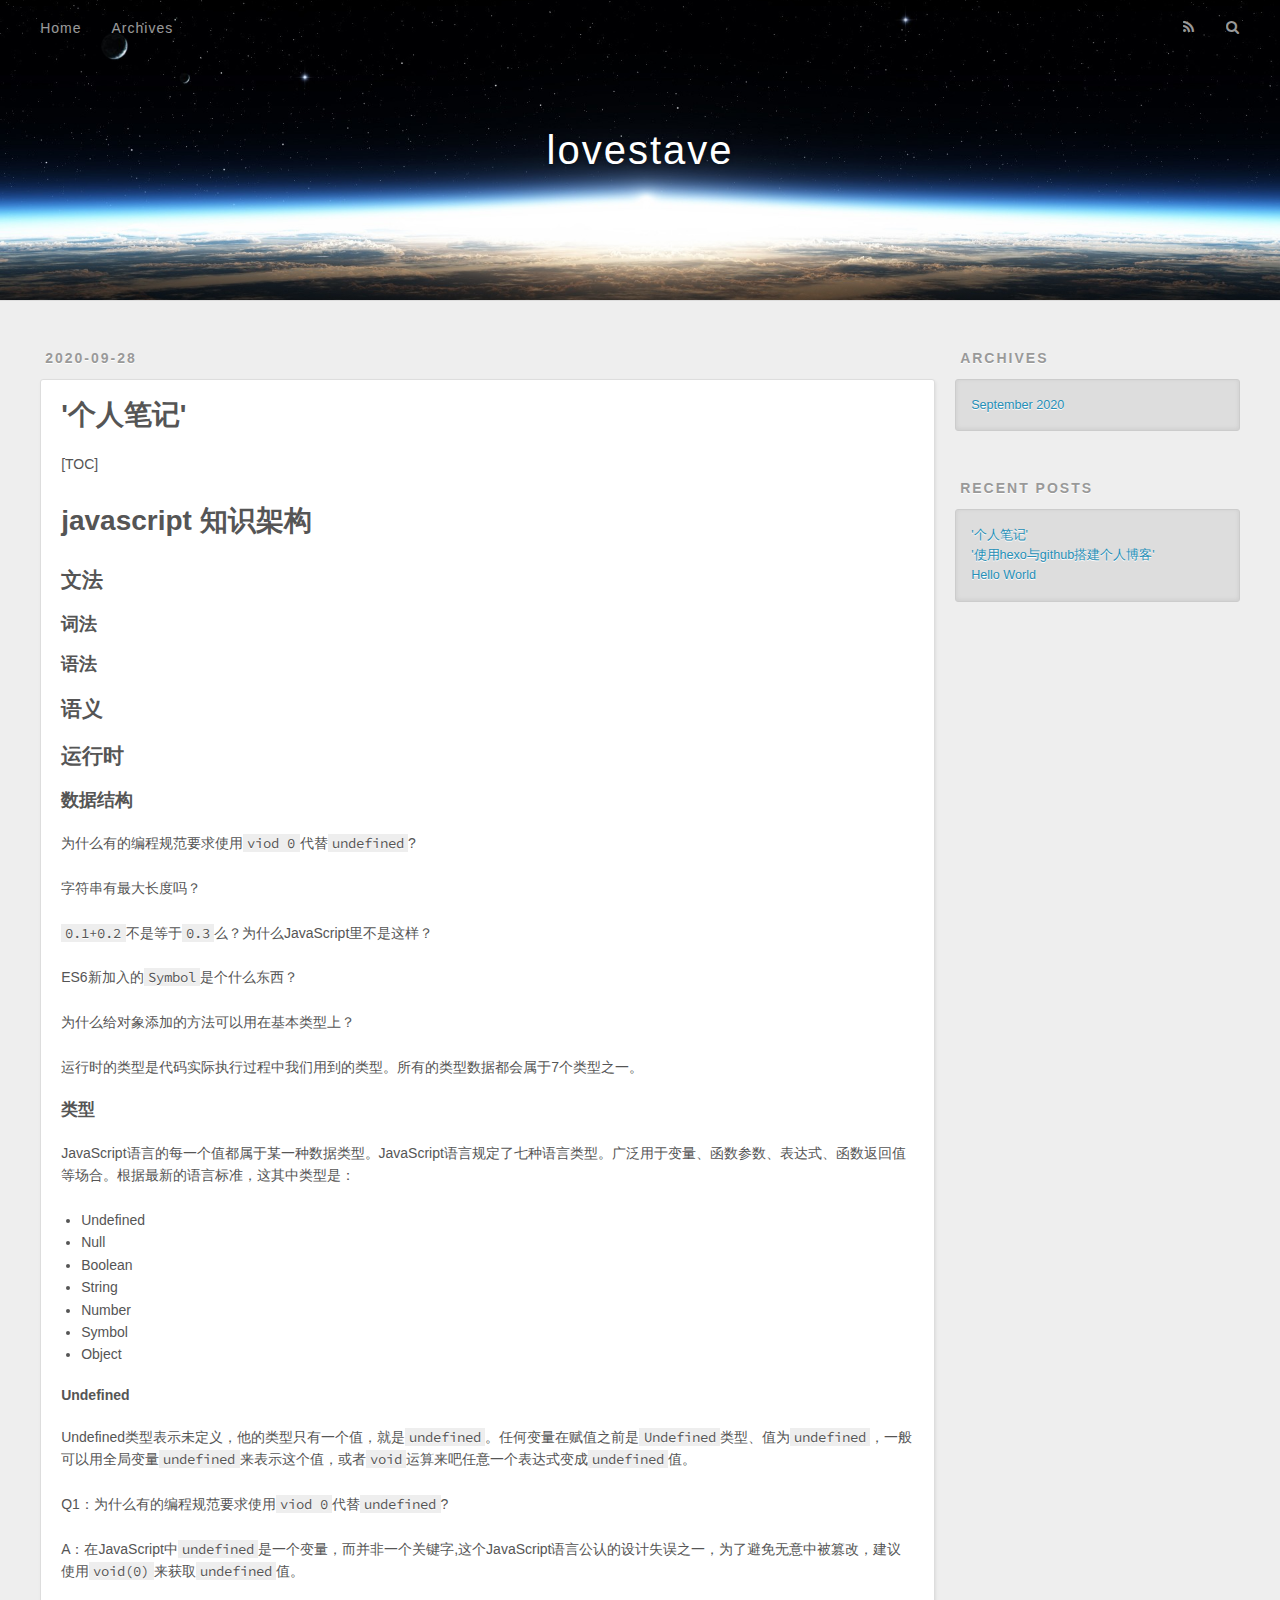
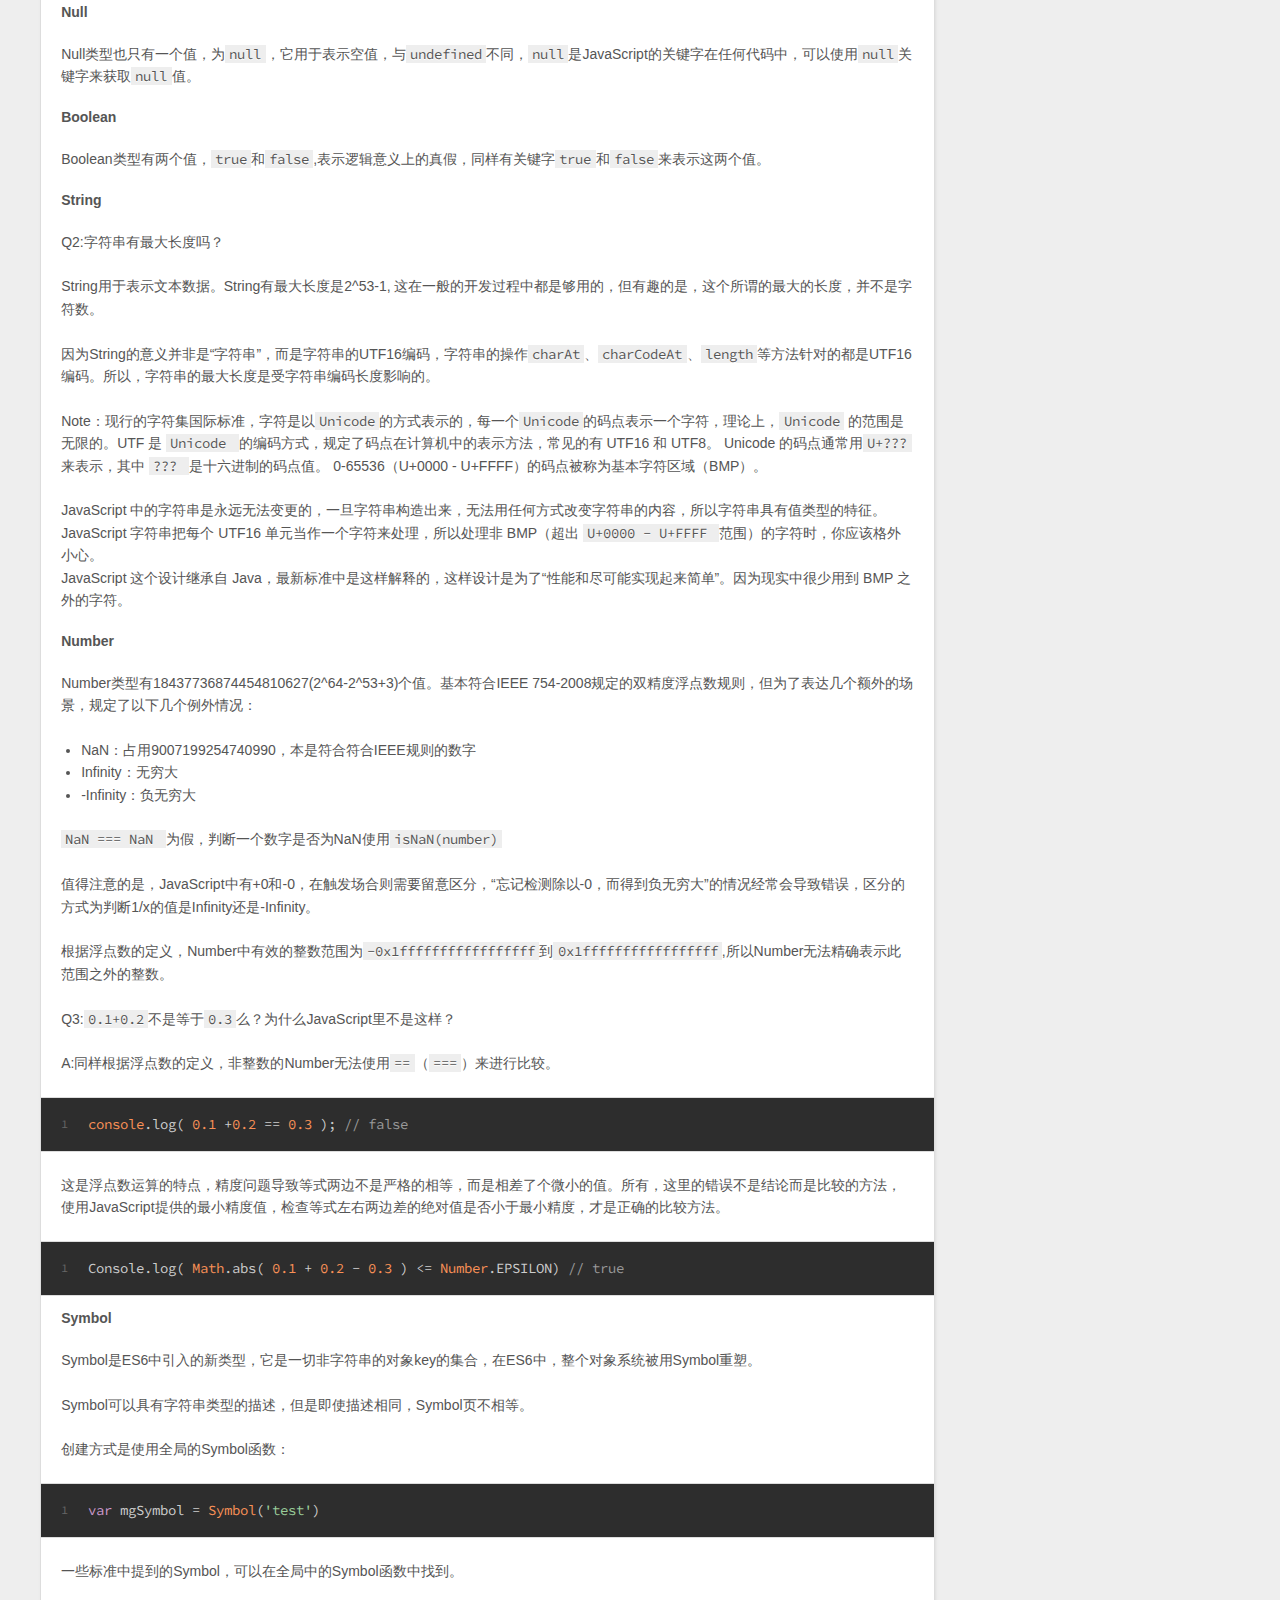
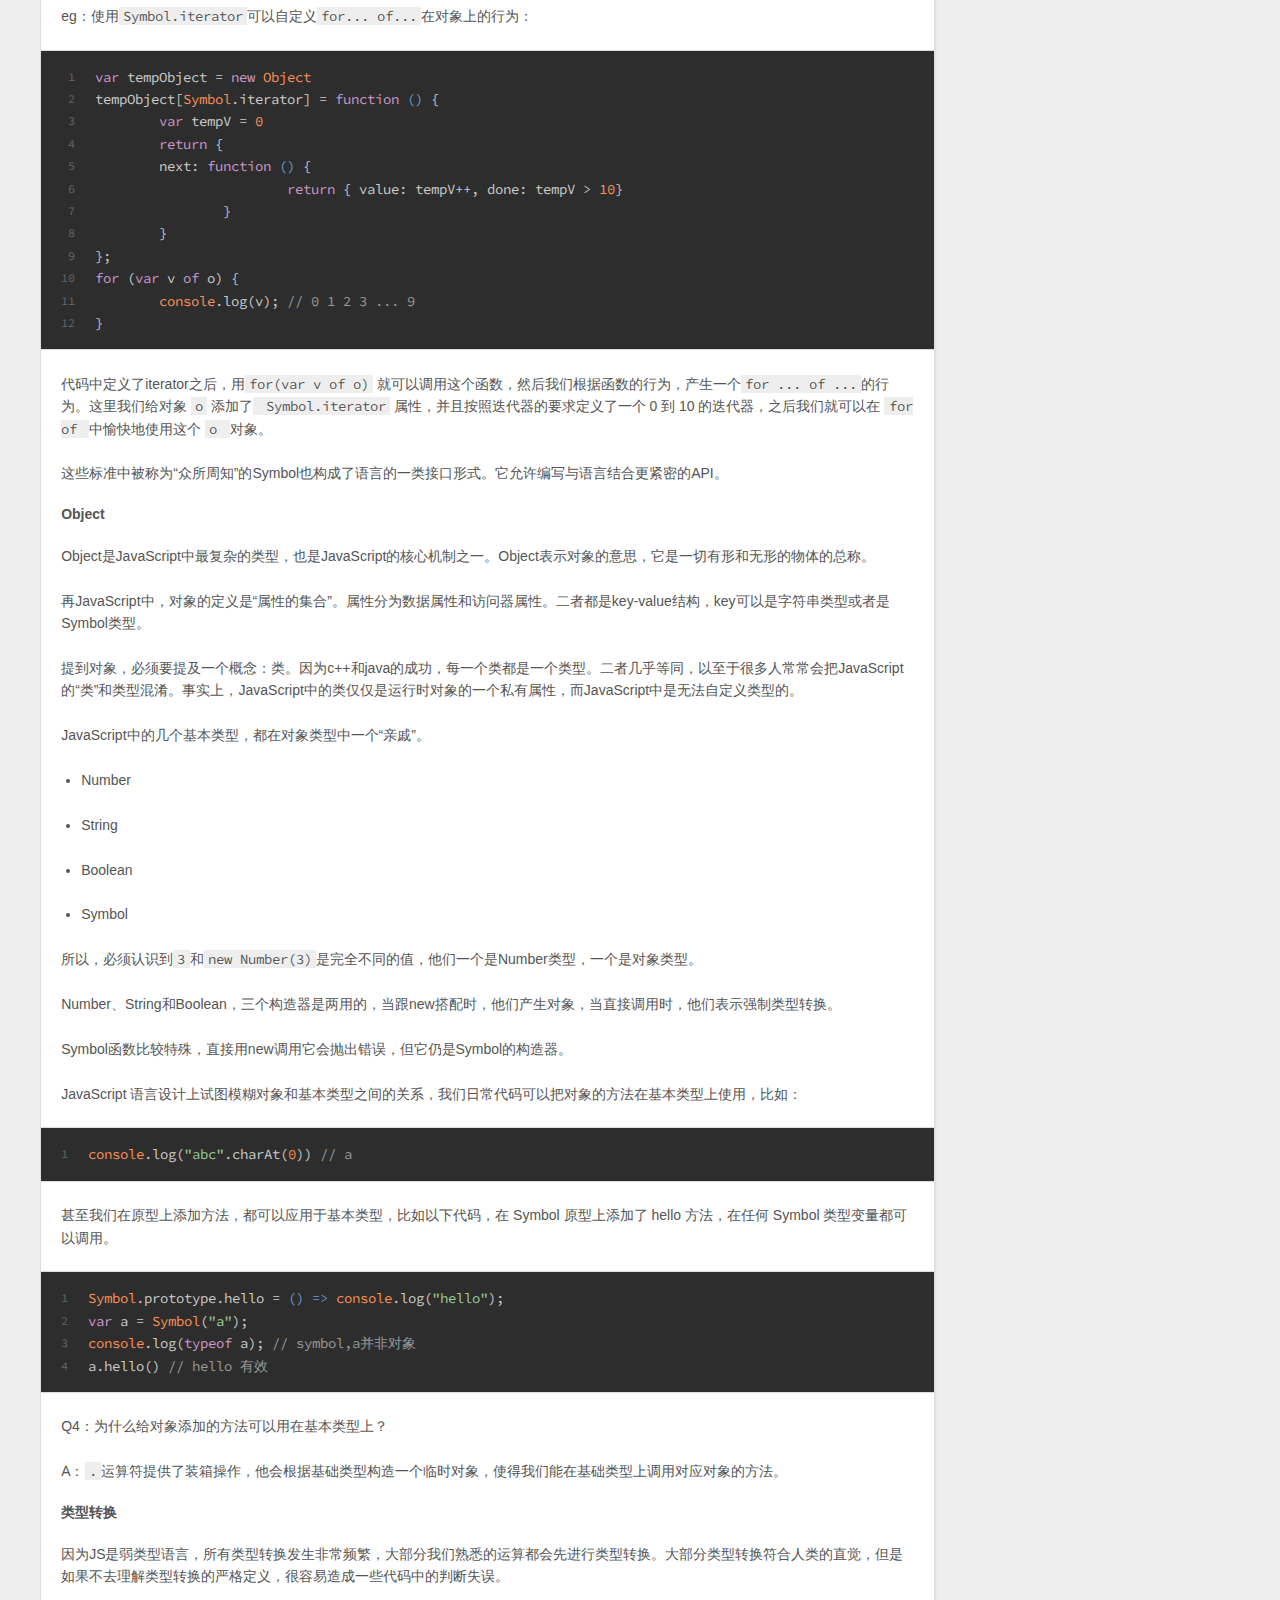
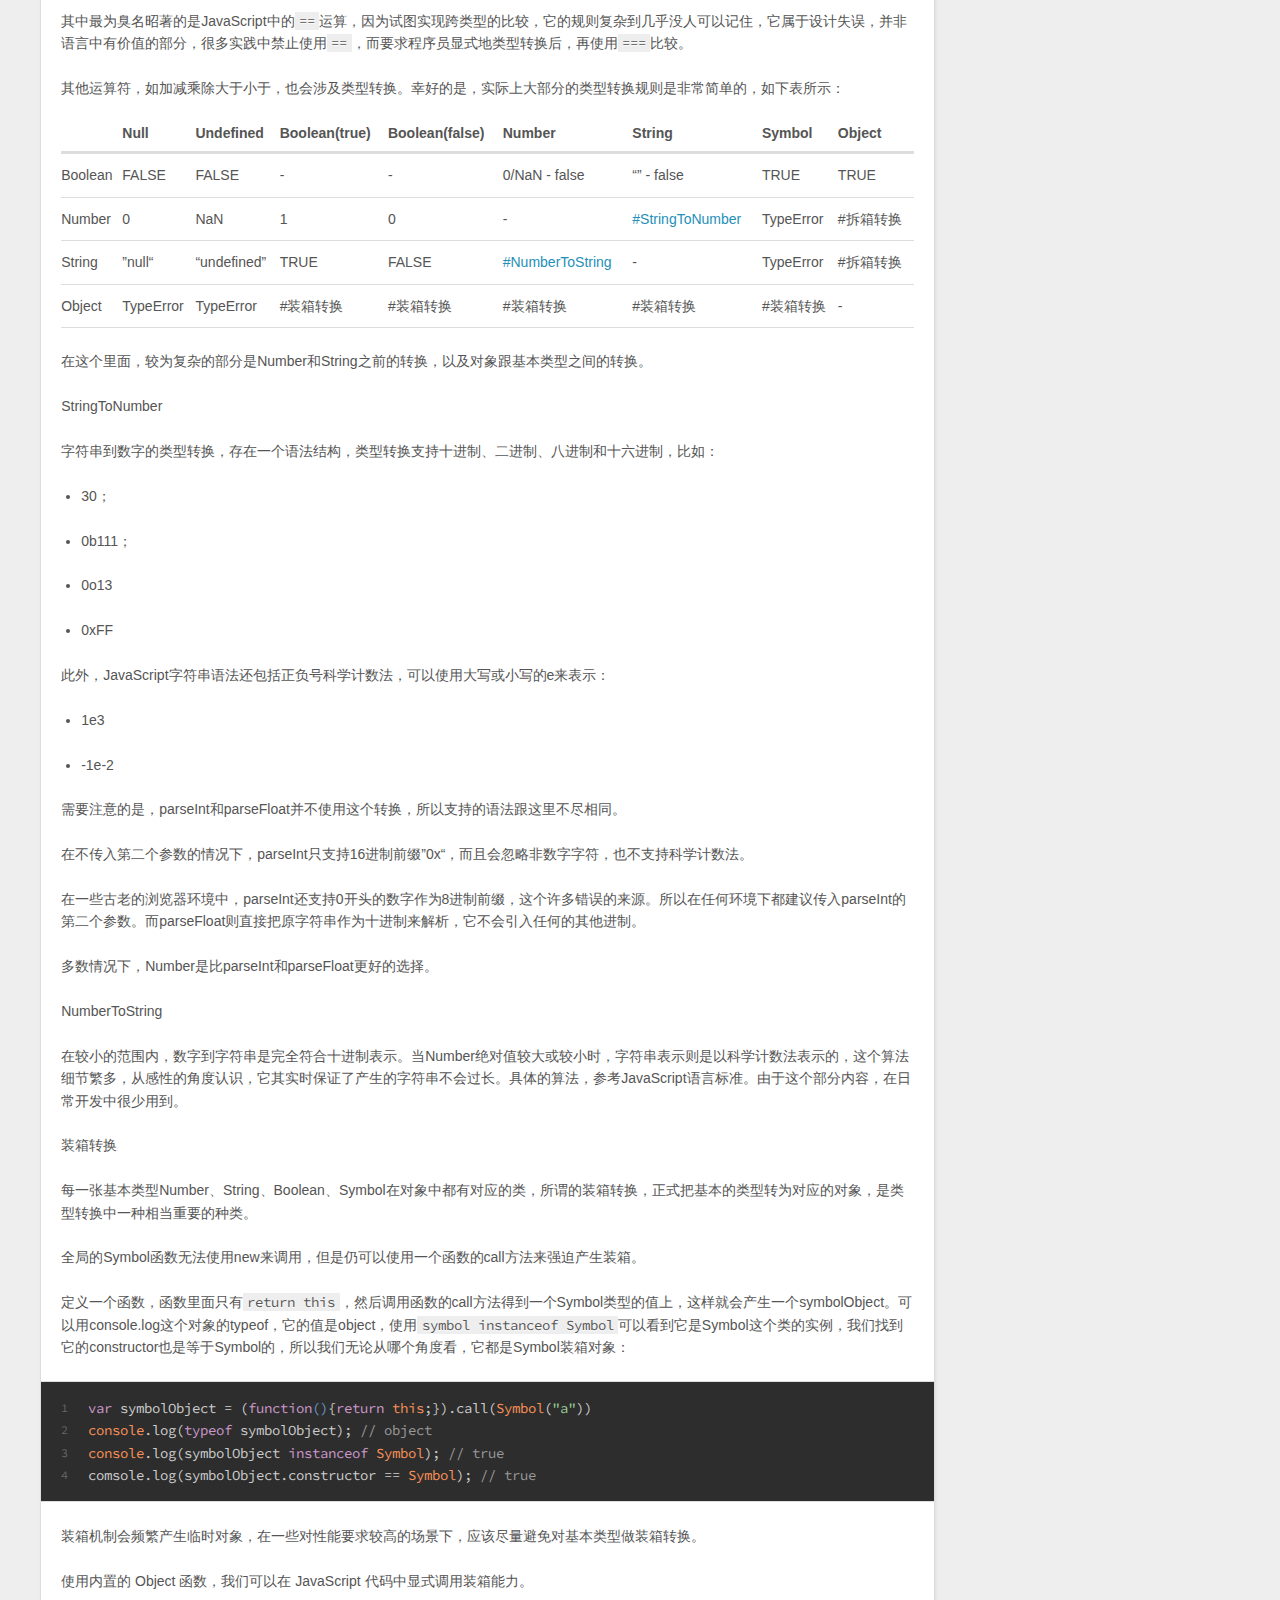
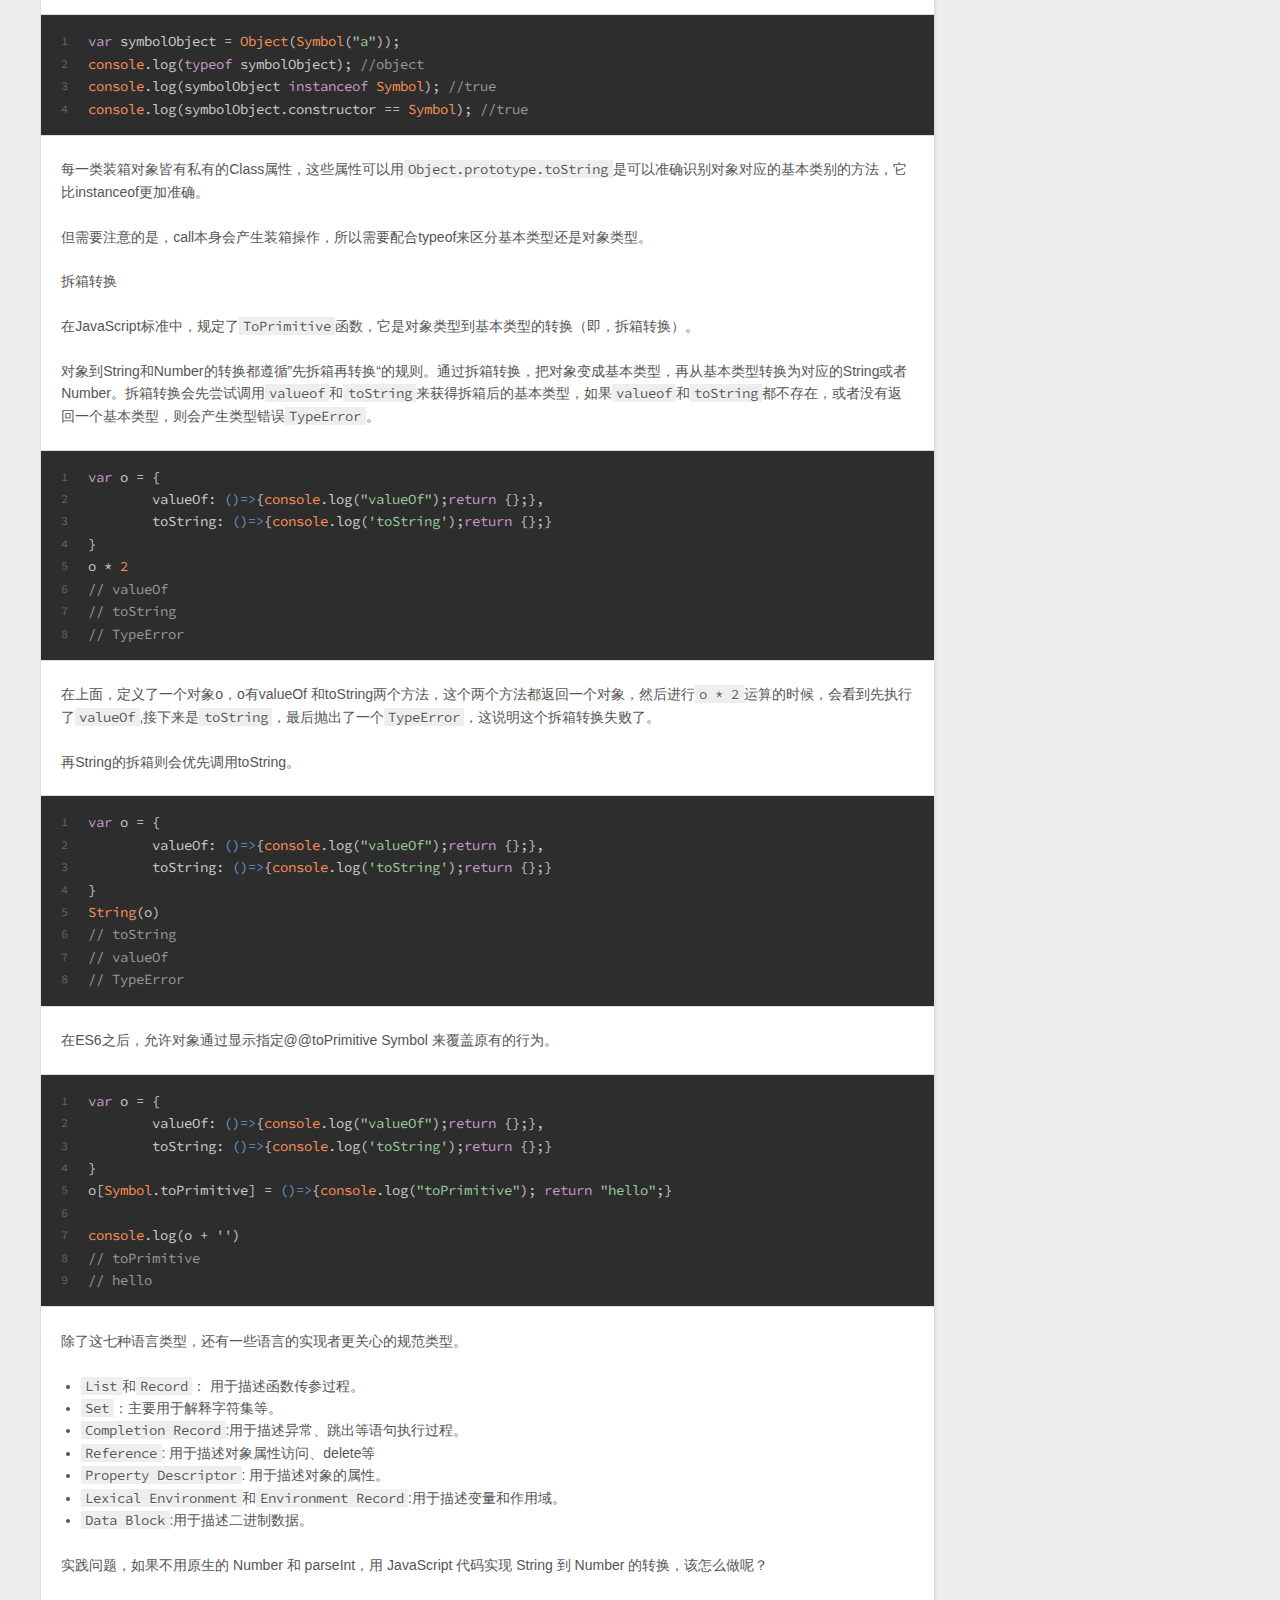
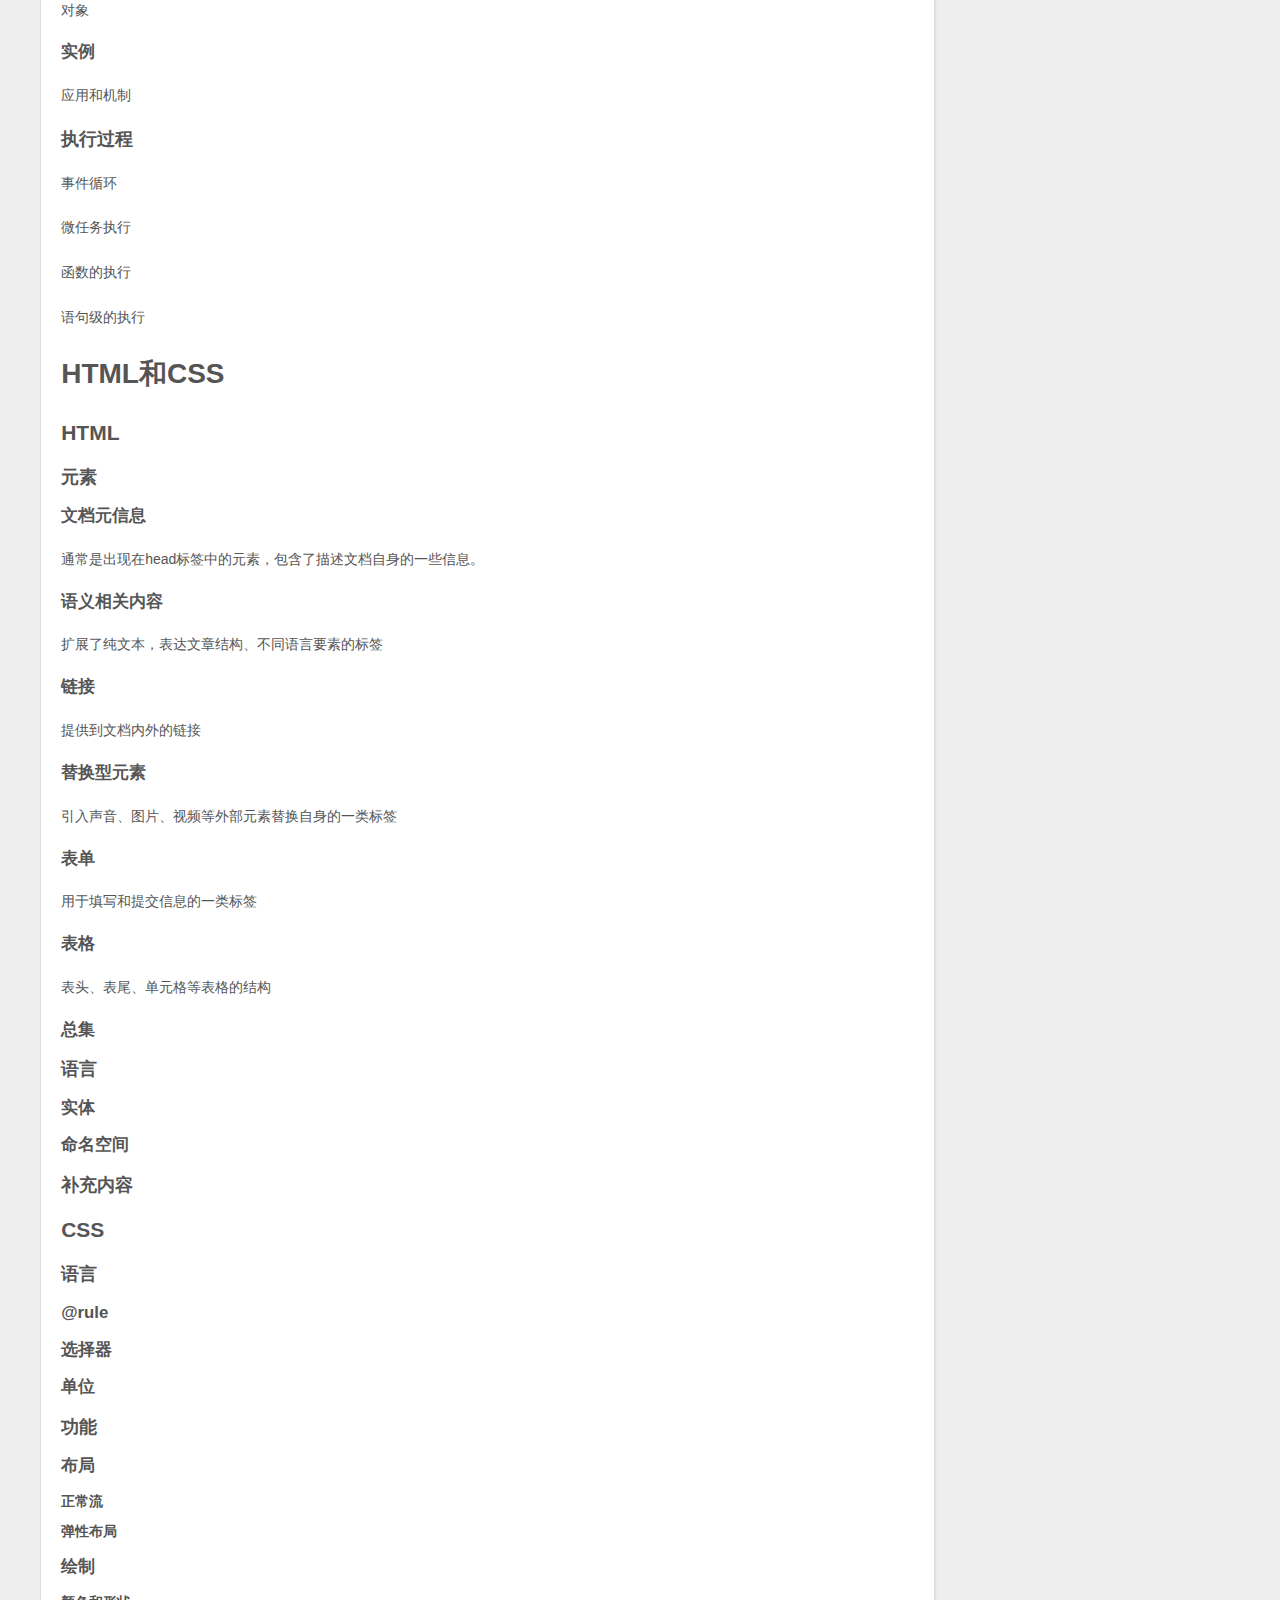
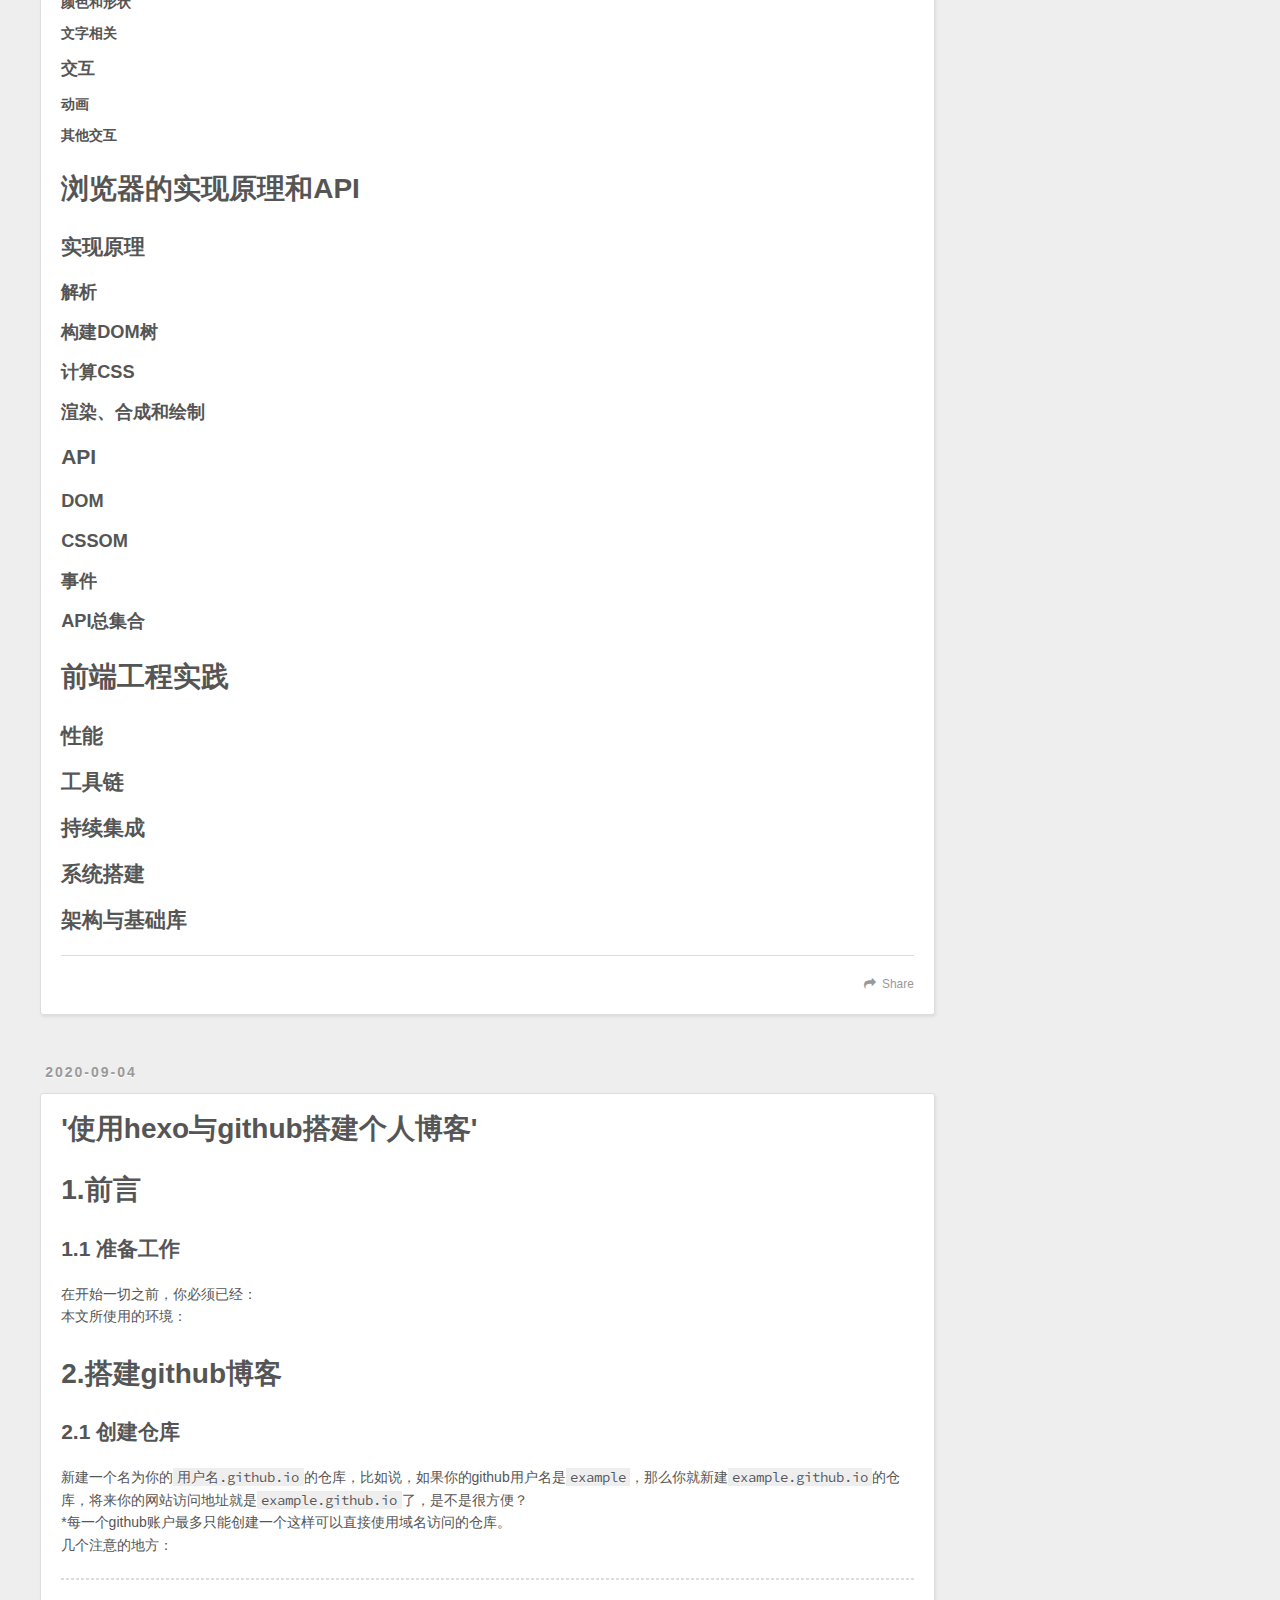
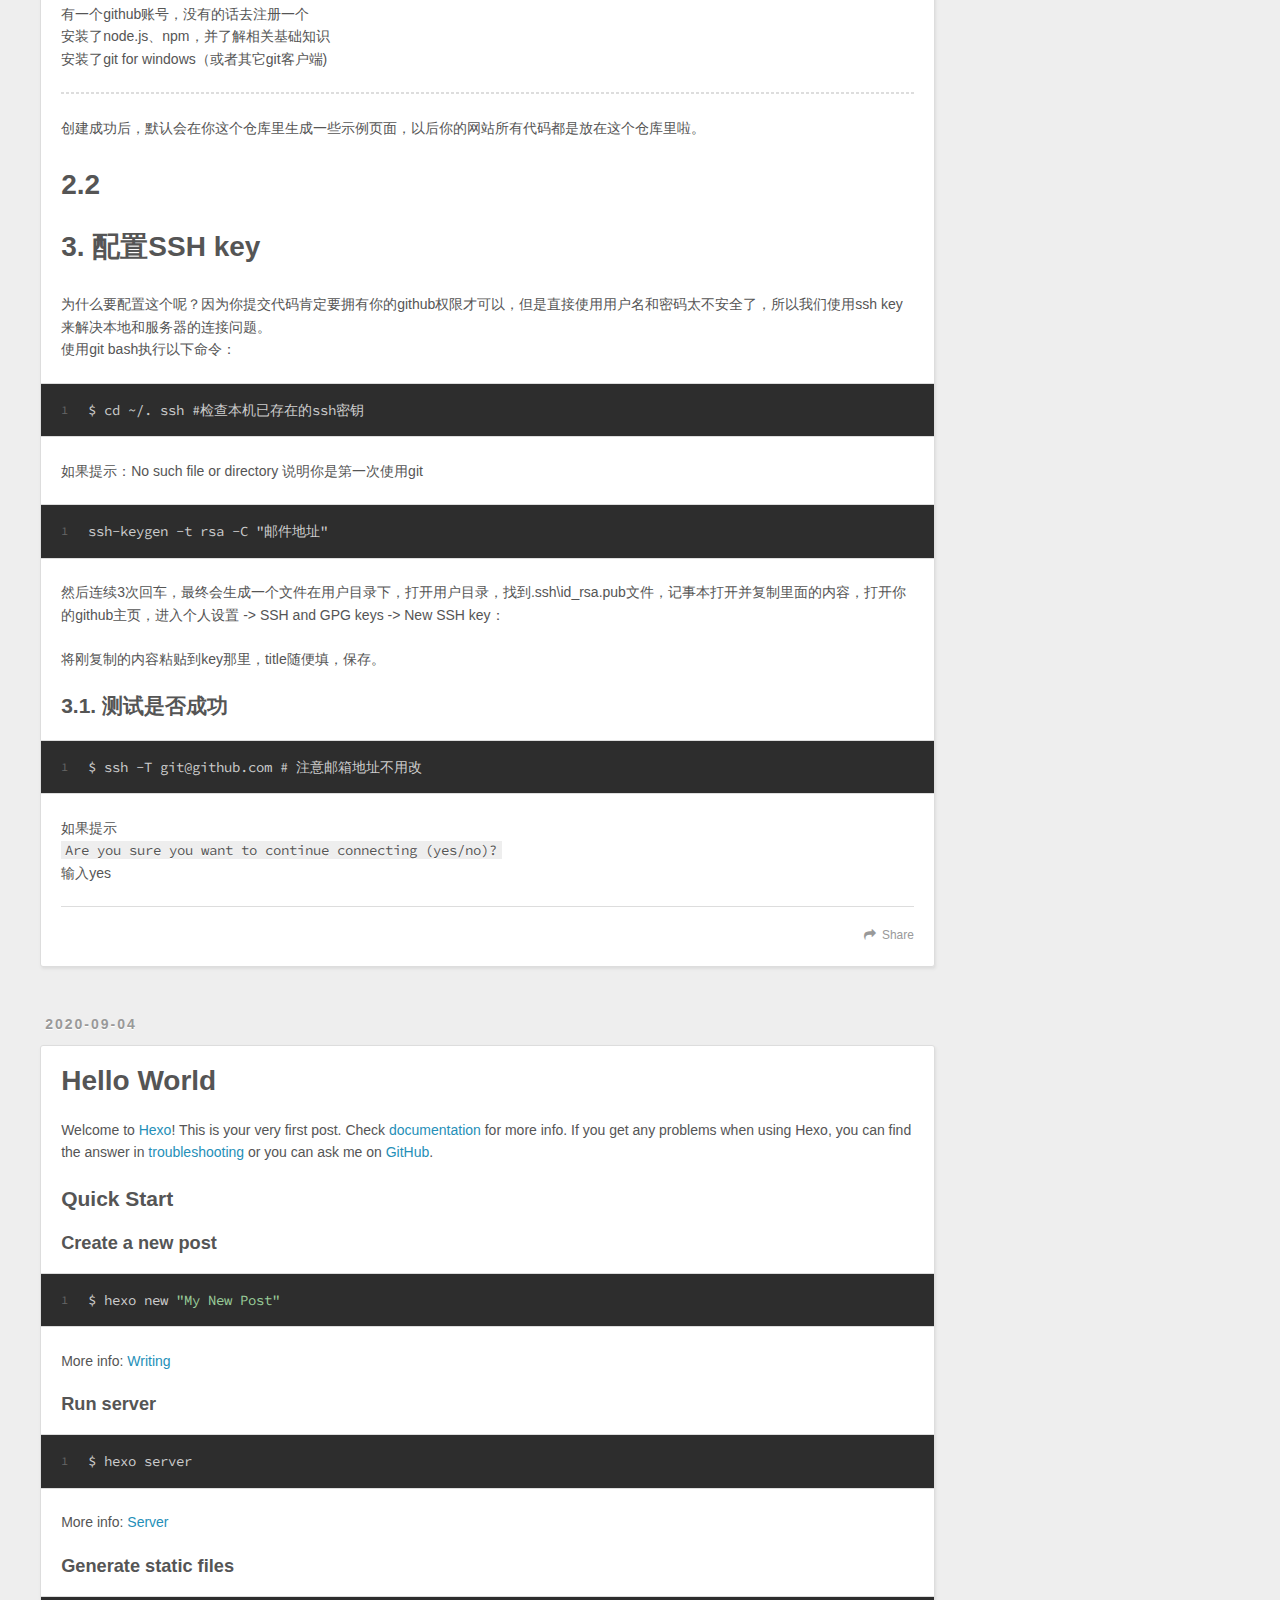
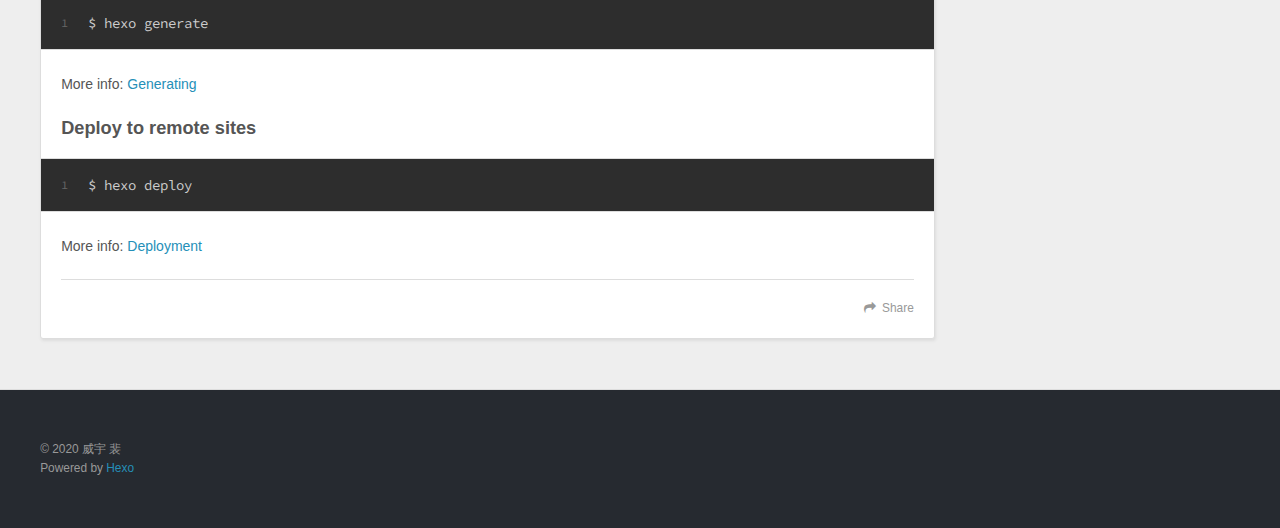
==== index.html @ 35224b20 "Site updated: 2020-09-28 11:09:13" ====
<!DOCTYPE html>
<html>
<head>
  <meta charset="utf-8">
  

  
  <title>lovestave</title>
  <meta name="viewport" content="width=device-width, initial-scale=1, maximum-scale=1">
  <meta property="og:type" content="website">
<meta property="og:title" content="lovestave">
<meta property="og:url" content="http://example.com/index.html">
<meta property="og:site_name" content="lovestave">
<meta property="og:locale" content="en_US">
<meta property="article:author" content="威宇 裴">
<meta name="twitter:card" content="summary">
  
    <link rel="alternate" href="/atom.xml" title="lovestave" type="application/atom+xml">
  
  
    <link rel="icon" href="/favicon.png">
  
  
    <link href="//fonts.googleapis.com/css?family=Source+Code+Pro" rel="stylesheet" type="text/css">
  
  
<link rel="stylesheet" href="/css/style.css">

<meta name="generator" content="Hexo 5.1.1"></head>

<body>
  <div id="container">
    <div id="wrap">
      <header id="header">
  <div id="banner"></div>
  <div id="header-outer" class="outer">
    <div id="header-title" class="inner">
      <h1 id="logo-wrap">
        <a href="/" id="logo">lovestave</a>
      </h1>
      
    </div>
    <div id="header-inner" class="inner">
      <nav id="main-nav">
        <a id="main-nav-toggle" class="nav-icon"></a>
        
          <a class="main-nav-link" href="/">Home</a>
        
          <a class="main-nav-link" href="/archives">Archives</a>
        
      </nav>
      <nav id="sub-nav">
        
          <a id="nav-rss-link" class="nav-icon" href="/atom.xml" title="RSS Feed"></a>
        
        <a id="nav-search-btn" class="nav-icon" title="Search"></a>
      </nav>
      <div id="search-form-wrap">
        <form action="//google.com/search" method="get" accept-charset="UTF-8" class="search-form"><input type="search" name="q" class="search-form-input" placeholder="Search"><button type="submit" class="search-form-submit">&#xF002;</button><input type="hidden" name="sitesearch" value="http://example.com"></form>
      </div>
    </div>
  </div>
</header>
      <div class="outer">
        <section id="main">
  
    <article id="post-重学前端" class="article article-type-post" itemscope itemprop="blogPost">
  <div class="article-meta">
    <a href="/2020/09/28/%E9%87%8D%E5%AD%A6%E5%89%8D%E7%AB%AF/" class="article-date">
  <time datetime="2020-09-28T02:17:06.000Z" itemprop="datePublished">2020-09-28</time>
</a>
    
  </div>
  <div class="article-inner">
    
    
      <header class="article-header">
        
  
    <h1 itemprop="name">
      <a class="article-title" href="/2020/09/28/%E9%87%8D%E5%AD%A6%E5%89%8D%E7%AB%AF/">&#39;个人笔记&#39;</a>
    </h1>
  

      </header>
    
    <div class="article-entry" itemprop="articleBody">
      
        <p>[TOC]</p>
<h1><span id="javascript-知识架构">javascript 知识架构</span></h1><h2><span id="文法">文法</span></h2><h3><span id="词法">词法</span></h3><h3><span id="语法">语法</span></h3><h2><span id="语义">语义</span></h2><h2><span id="运行时">运行时</span></h2><h3><span id="数据结构">数据结构</span></h3><p>为什么有的编程规范要求使用<code>viod 0</code>代替<code>undefined</code>?</p>
<p>字符串有最大长度吗？</p>
<p><code>0.1+0.2</code>不是等于<code>0.3</code>么？为什么JavaScript里不是这样？</p>
<p>ES6新加入的<code>Symbol</code>是个什么东西？</p>
<p>为什么给对象添加的方法可以用在基本类型上？</p>
<p>运行时的类型是代码实际执行过程中我们用到的类型。所有的类型数据都会属于7个类型之一。</p>
<h4><span id="类型">类型</span></h4><p>JavaScript语言的每一个值都属于某一种数据类型。JavaScript语言规定了七种语言类型。广泛用于变量、函数参数、表达式、函数返回值等场合。根据最新的语言标准，这其中类型是：</p>
<ul>
<li>Undefined</li>
<li>Null</li>
<li>Boolean</li>
<li>String</li>
<li>Number</li>
<li>Symbol</li>
<li>Object</li>
</ul>
<h5><span id="undefined">Undefined</span></h5><p>Undefined类型表示未定义，他的类型只有一个值，就是<code>undefined</code>。任何变量在赋值之前是<code>Undefined</code>类型、值为<code>undefined</code>，一般可以用全局变量<code>undefined</code>来表示这个值，或者<code>void</code>运算来吧任意一个表达式变成<code>undefined</code>值。</p>
<p>Q1：为什么有的编程规范要求使用<code>viod 0</code>代替<code>undefined</code>?</p>
<p>A：在JavaScript中<code>undefined</code>是一个变量，而并非一个关键字,这个JavaScript语言公认的设计失误之一，为了避免无意中被篡改，建议使用<code>void(0)</code>来获取<code>undefined</code>值。</p>
<h5><span id="null">Null</span></h5><p>Null类型也只有一个值，为<code>null</code>，它用于表示空值，与<code>undefined</code>不同，<code>null</code>是JavaScript的关键字在任何代码中，可以使用<code>null</code>关键字来获取<code>null</code>值。</p>
<h5><span id="boolean">Boolean</span></h5><p>Boolean类型有两个值，<code>true</code>和<code>false</code>,表示逻辑意义上的真假，同样有关键字<code>true</code>和<code>false</code>来表示这两个值。</p>
<h5><span id="string">String</span></h5><p>Q2:字符串有最大长度吗？</p>
<p>String用于表示文本数据。String有最大长度是2^53-1, 这在一般的开发过程中都是够用的，但有趣的是，这个所谓的最大的长度，并不是字符数。</p>
<p>因为String的意义并非是“字符串”，而是字符串的UTF16编码，字符串的操作<code>charAt</code>、<code>charCodeAt</code>、<code>length</code>等方法针对的都是UTF16编码。所以，字符串的最大长度是受字符串编码长度影响的。</p>
<p>Note：现行的字符集国际标准，字符是以<code>Unicode</code>的方式表示的，每一个<code>Unicode</code>的码点表示一个字符，理论上，<code>Unicode</code> 的范围是无限的。UTF 是 <code>Unicode </code>的编码方式，规定了码点在计算机中的表示方法，常见的有 UTF16 和 UTF8。 Unicode 的码点通常用<code>U+???</code>来表示，其中 <code>??? </code>是十六进制的码点值。 0-65536（U+0000 - U+FFFF）的码点被称为基本字符区域（BMP）。</p>
<p>JavaScript 中的字符串是永远无法变更的，一旦字符串构造出来，无法用任何方式改变字符串的内容，所以字符串具有值类型的特征。<br>JavaScript 字符串把每个 UTF16 单元当作一个字符来处理，所以处理非 BMP（超出 <code>U+0000 - U+FFFF </code>范围）的字符时，你应该格外小心。<br>JavaScript 这个设计继承自 Java，最新标准中是这样解释的，这样设计是为了“性能和尽可能实现起来简单”。因为现实中很少用到 BMP 之外的字符。</p>
<h5><span id="number">Number</span></h5><p>Number类型有18437736874454810627(2^64-2^53+3)个值。基本符合IEEE 754-2008规定的双精度浮点数规则，但为了表达几个额外的场景，规定了以下几个例外情况：</p>
<ul>
<li>NaN：占用9007199254740990，本是符合符合IEEE规则的数字</li>
<li>Infinity：无穷大</li>
<li>-Infinity：负无穷大</li>
</ul>
<p><code>NaN === NaN </code>为假，判断一个数字是否为NaN使用<code>isNaN(number)</code></p>
<p>值得注意的是，JavaScript中有+0和-0，在触发场合则需要留意区分，“忘记检测除以-0，而得到负无穷大”的情况经常会导致错误，区分的方式为判断1/x的值是Infinity还是-Infinity。</p>
<p>根据浮点数的定义，Number中有效的整数范围为<code>-0x1fffffffffffffffff</code>到<code>0x1fffffffffffffffff</code>,所以Number无法精确表示此范围之外的整数。</p>
<p>Q3:<code>0.1+0.2</code>不是等于<code>0.3</code>么？为什么JavaScript里不是这样？</p>
<p>A:同样根据浮点数的定义，非整数的Number无法使用<code>==</code>（<code>===</code>）来进行比较。</p>
<figure class="highlight javascript"><table><tr><td class="gutter"><pre><span class="line">1</span><br></pre></td><td class="code"><pre><span class="line"><span class="built_in">console</span>.log( <span class="number">0.1</span> +<span class="number">0.2</span> == <span class="number">0.3</span> ); <span class="comment">// false</span></span><br></pre></td></tr></table></figure>

<p>这是浮点数运算的特点，精度问题导致等式两边不是严格的相等，而是相差了个微小的值。所有，这里的错误不是结论而是比较的方法，使用JavaScript提供的最小精度值，检查等式左右两边差的绝对值是否小于最小精度，才是正确的比较方法。</p>
<figure class="highlight javascript"><table><tr><td class="gutter"><pre><span class="line">1</span><br></pre></td><td class="code"><pre><span class="line">Console.log( <span class="built_in">Math</span>.abs( <span class="number">0.1</span> + <span class="number">0.2</span> - <span class="number">0.3</span> ) &lt;= <span class="built_in">Number</span>.EPSILON) <span class="comment">// true</span></span><br></pre></td></tr></table></figure>

<h5><span id="symbol">Symbol</span></h5><p>Symbol是ES6中引入的新类型，它是一切非字符串的对象key的集合，在ES6中，整个对象系统被用Symbol重塑。</p>
<p>Symbol可以具有字符串类型的描述，但是即使描述相同，Symbol页不相等。</p>
<p>创建方式是使用全局的Symbol函数：</p>
<figure class="highlight javascript"><table><tr><td class="gutter"><pre><span class="line">1</span><br></pre></td><td class="code"><pre><span class="line"><span class="keyword">var</span> mgSymbol = <span class="built_in">Symbol</span>(<span class="string">&#x27;test&#x27;</span>)</span><br></pre></td></tr></table></figure>

<p>一些标准中提到的Symbol，可以在全局中的Symbol函数中找到。</p>
<p>eg：使用<code>Symbol.iterator</code>可以自定义<code>for... of...</code>在对象上的行为：</p>
<figure class="highlight javascript"><table><tr><td class="gutter"><pre><span class="line">1</span><br><span class="line">2</span><br><span class="line">3</span><br><span class="line">4</span><br><span class="line">5</span><br><span class="line">6</span><br><span class="line">7</span><br><span class="line">8</span><br><span class="line">9</span><br><span class="line">10</span><br><span class="line">11</span><br><span class="line">12</span><br></pre></td><td class="code"><pre><span class="line"><span class="keyword">var</span> tempObject = <span class="keyword">new</span> <span class="built_in">Object</span></span><br><span class="line">tempObject[<span class="built_in">Symbol</span>.iterator] = <span class="function"><span class="keyword">function</span> (<span class="params"></span>) </span>&#123;</span><br><span class="line">	<span class="keyword">var</span> tempV = <span class="number">0</span></span><br><span class="line">	<span class="keyword">return</span> &#123;</span><br><span class="line">	next: <span class="function"><span class="keyword">function</span> (<span class="params"></span>) </span>&#123;</span><br><span class="line">			<span class="keyword">return</span> &#123; <span class="attr">value</span>: tempV++, done: tempV &gt; <span class="number">10</span>&#125;</span><br><span class="line">		&#125;</span><br><span class="line">	&#125;</span><br><span class="line">&#125;;</span><br><span class="line"><span class="keyword">for</span> (<span class="keyword">var</span> v <span class="keyword">of</span> o) &#123;</span><br><span class="line">	<span class="built_in">console</span>.log(v); <span class="comment">// 0 1 2 3 ... 9</span></span><br><span class="line">&#125;</span><br></pre></td></tr></table></figure>

<p>代码中定义了iterator之后，用<code>for(var v of o)</code> 就可以调用这个函数，然后我们根据函数的行为，产生一个<code>for ... of ...</code>的行为。这里我们给对象 <code>o</code> 添加了<code> Symbol.iterator</code> 属性，并且按照迭代器的要求定义了一个 0 到 10 的迭代器，之后我们就可以在 <code>for of </code>中愉快地使用这个 <code>o </code>对象。</p>
<p>这些标准中被称为“众所周知”的Symbol也构成了语言的一类接口形式。它允许编写与语言结合更紧密的API。</p>
<h5><span id="object">Object</span></h5><p>Object是JavaScript中最复杂的类型，也是JavaScript的核心机制之一。Object表示对象的意思，它是一切有形和无形的物体的总称。</p>
<p>再JavaScript中，对象的定义是“属性的集合”。属性分为数据属性和访问器属性。二者都是key-value结构，key可以是字符串类型或者是Symbol类型。</p>
<p>提到对象，必须要提及一个概念：类。因为c++和java的成功，每一个类都是一个类型。二者几乎等同，以至于很多人常常会把JavaScript的“类”和类型混淆。事实上，JavaScript中的类仅仅是运行时对象的一个私有属性，而JavaScript中是无法自定义类型的。</p>
<p>JavaScript中的几个基本类型，都在对象类型中一个“亲戚”。</p>
<ul>
<li><p>Number</p>
</li>
<li><p>String</p>
</li>
<li><p>Boolean</p>
</li>
<li><p>Symbol</p>
</li>
</ul>
<p>所以，必须认识到<code>3</code>和<code>new Number(3)</code>是完全不同的值，他们一个是Number类型，一个是对象类型。</p>
<p>Number、String和Boolean，三个构造器是两用的，当跟new搭配时，他们产生对象，当直接调用时，他们表示强制类型转换。</p>
<p>Symbol函数比较特殊，直接用new调用它会抛出错误，但它仍是Symbol的构造器。</p>
<p>JavaScript 语言设计上试图模糊对象和基本类型之间的关系，我们日常代码可以把对象的方法在基本类型上使用，比如：</p>
<figure class="highlight javascript"><table><tr><td class="gutter"><pre><span class="line">1</span><br></pre></td><td class="code"><pre><span class="line"><span class="built_in">console</span>.log(<span class="string">&quot;abc&quot;</span>.charAt(<span class="number">0</span>)) <span class="comment">// a</span></span><br></pre></td></tr></table></figure>

<p>甚至我们在原型上添加方法，都可以应用于基本类型，比如以下代码，在 Symbol 原型上添加了 hello 方法，在任何 Symbol 类型变量都可以调用。</p>
<figure class="highlight javascript"><table><tr><td class="gutter"><pre><span class="line">1</span><br><span class="line">2</span><br><span class="line">3</span><br><span class="line">4</span><br></pre></td><td class="code"><pre><span class="line"><span class="built_in">Symbol</span>.prototype.hello = <span class="function">() =&gt;</span> <span class="built_in">console</span>.log(<span class="string">&quot;hello&quot;</span>);</span><br><span class="line"><span class="keyword">var</span> a = <span class="built_in">Symbol</span>(<span class="string">&quot;a&quot;</span>);</span><br><span class="line"><span class="built_in">console</span>.log(<span class="keyword">typeof</span> a); <span class="comment">// symbol,a并非对象</span></span><br><span class="line">a.hello() <span class="comment">// hello 有效</span></span><br></pre></td></tr></table></figure>

<p>Q4：为什么给对象添加的方法可以用在基本类型上？</p>
<p>A：<code>.</code>运算符提供了装箱操作，他会根据基础类型构造一个临时对象，使得我们能在基础类型上调用对应对象的方法。</p>
<h5><span id="类型转换">类型转换</span></h5><p>因为JS是弱类型语言，所有类型转换发生非常频繁，大部分我们熟悉的运算都会先进行类型转换。大部分类型转换符合人类的直觉，但是如果不去理解类型转换的严格定义，很容易造成一些代码中的判断失误。</p>
<p>其中最为臭名昭著的是JavaScript中的<code>==</code>运算，因为试图实现跨类型的比较，它的规则复杂到几乎没人可以记住，它属于设计失误，并非语言中有价值的部分，很多实践中禁止使用<code>==</code>，而要求程序员显式地类型转换后，再使用<code>===</code>比较。</p>
<p>其他运算符，如加减乘除大于小于，也会涉及类型转换。幸好的是，实际上大部分的类型转换规则是非常简单的，如下表所示：</p>
<table>
<thead>
<tr>
<th></th>
<th align="center">Null</th>
<th>Undefined</th>
<th>Boolean(true)</th>
<th>Boolean(false)</th>
<th>Number</th>
<th>String</th>
<th>Symbol</th>
<th>Object</th>
</tr>
</thead>
<tbody><tr>
<td>Boolean</td>
<td align="center">FALSE</td>
<td>FALSE</td>
<td>-</td>
<td>-</td>
<td>0/NaN - false</td>
<td>“” - false</td>
<td>TRUE</td>
<td>TRUE</td>
</tr>
<tr>
<td>Number</td>
<td align="center">0</td>
<td>NaN</td>
<td>1</td>
<td>0</td>
<td>-</td>
<td><a href="#StringToNumber">#StringToNumber</a></td>
<td>TypeError</td>
<td>#拆箱转换</td>
</tr>
<tr>
<td>String</td>
<td align="center">”null“</td>
<td>“undefined”</td>
<td>TRUE</td>
<td>FALSE</td>
<td><a href="#NumberToString">#NumberToString</a></td>
<td>-</td>
<td>TypeError</td>
<td>#拆箱转换</td>
</tr>
<tr>
<td>Object</td>
<td align="center">TypeError</td>
<td>TypeError</td>
<td>#装箱转换</td>
<td>#装箱转换</td>
<td>#装箱转换</td>
<td>#装箱转换</td>
<td>#装箱转换</td>
<td>-</td>
</tr>
</tbody></table>
<p>在这个里面，较为复杂的部分是Number和String之前的转换，以及对象跟基本类型之间的转换。</p>
<p>StringToNumber<div id="StringToNumber" style="display:none"></div></p>
<p>字符串到数字的类型转换，存在一个语法结构，类型转换支持十进制、二进制、八进制和十六进制，比如：</p>
<ul>
<li><p>30；</p>
</li>
<li><p>0b111；</p>
</li>
<li><p>0o13</p>
</li>
<li><p>0xFF</p>
</li>
</ul>
<p>此外，JavaScript字符串语法还包括正负号科学计数法，可以使用大写或小写的e来表示：</p>
<ul>
<li><p>1e3</p>
</li>
<li><p>-1e-2</p>
</li>
</ul>
<p>需要注意的是，parseInt和parseFloat并不使用这个转换，所以支持的语法跟这里不尽相同。</p>
<p>在不传入第二个参数的情况下，parseInt只支持16进制前缀”0x“，而且会忽略非数字字符，也不支持科学计数法。</p>
<p>在一些古老的浏览器环境中，parseInt还支持0开头的数字作为8进制前缀，这个许多错误的来源。所以在任何环境下都建议传入parseInt的第二个参数。而parseFloat则直接把原字符串作为十进制来解析，它不会引入任何的其他进制。</p>
<p>多数情况下，Number是比parseInt和parseFloat更好的选择。</p>
<p>NumberToString<div id="NumberToString" style="display:none"></div></p>
<p>在较小的范围内，数字到字符串是完全符合十进制表示。当Number绝对值较大或较小时，字符串表示则是以科学计数法表示的，这个算法细节繁多，从感性的角度认识，它其实时保证了产生的字符串不会过长。具体的算法，参考JavaScript语言标准。由于这个部分内容，在日常开发中很少用到。</p>
<p>装箱转换</p>
<p>每一张基本类型Number、String、Boolean、Symbol在对象中都有对应的类，所谓的装箱转换，正式把基本的类型转为对应的对象，是类型转换中一种相当重要的种类。</p>
<p>全局的Symbol函数无法使用new来调用，但是仍可以使用一个函数的call方法来强迫产生装箱。</p>
<p>定义一个函数，函数里面只有<code>return this</code>，然后调用函数的call方法得到一个Symbol类型的值上，这样就会产生一个symbolObject。可以用console.log这个对象的typeof，它的值是object，使用<code>symbol instanceof Symbol</code>可以看到它是Symbol这个类的实例，我们找到它的constructor也是等于Symbol的，所以我们无论从哪个角度看，它都是Symbol装箱对象：</p>
<figure class="highlight javascript"><table><tr><td class="gutter"><pre><span class="line">1</span><br><span class="line">2</span><br><span class="line">3</span><br><span class="line">4</span><br></pre></td><td class="code"><pre><span class="line"><span class="keyword">var</span> symbolObject = (<span class="function"><span class="keyword">function</span>(<span class="params"></span>)</span>&#123;<span class="keyword">return</span> <span class="built_in">this</span>;&#125;).call(<span class="built_in">Symbol</span>(<span class="string">&quot;a&quot;</span>))</span><br><span class="line"><span class="built_in">console</span>.log(<span class="keyword">typeof</span> symbolObject); <span class="comment">// object</span></span><br><span class="line"><span class="built_in">console</span>.log(symbolObject <span class="keyword">instanceof</span> <span class="built_in">Symbol</span>); <span class="comment">// true</span></span><br><span class="line">comsole.log(symbolObject.constructor == <span class="built_in">Symbol</span>); <span class="comment">// true</span></span><br></pre></td></tr></table></figure>

<p>装箱机制会频繁产生临时对象，在一些对性能要求较高的场景下，应该尽量避免对基本类型做装箱转换。</p>
<p>使用内置的 Object 函数，我们可以在 JavaScript 代码中显式调用装箱能力。</p>
<figure class="highlight javascript"><table><tr><td class="gutter"><pre><span class="line">1</span><br><span class="line">2</span><br><span class="line">3</span><br><span class="line">4</span><br></pre></td><td class="code"><pre><span class="line"><span class="keyword">var</span> symbolObject = <span class="built_in">Object</span>(<span class="built_in">Symbol</span>(<span class="string">&quot;a&quot;</span>));</span><br><span class="line"><span class="built_in">console</span>.log(<span class="keyword">typeof</span> symbolObject); <span class="comment">//object</span></span><br><span class="line"><span class="built_in">console</span>.log(symbolObject <span class="keyword">instanceof</span> <span class="built_in">Symbol</span>); <span class="comment">//true</span></span><br><span class="line"><span class="built_in">console</span>.log(symbolObject.constructor == <span class="built_in">Symbol</span>); <span class="comment">//true</span></span><br></pre></td></tr></table></figure>

<p>每一类装箱对象皆有私有的Class属性，这些属性可以用<code>Object.prototype.toString</code>是可以准确识别对象对应的基本类别的方法，它比instanceof更加准确。</p>
<p>但需要注意的是，call本身会产生装箱操作，所以需要配合typeof来区分基本类型还是对象类型。</p>
<p>拆箱转换</p>
<p>在JavaScript标准中，规定了<code>ToPrimitive</code>函数，它是对象类型到基本类型的转换（即，拆箱转换）。</p>
<p>对象到String和Number的转换都遵循”先拆箱再转换“的规则。通过拆箱转换，把对象变成基本类型，再从基本类型转换为对应的String或者Number。拆箱转换会先尝试调用<code>valueof</code>和<code>toString</code>来获得拆箱后的基本类型，如果<code>valueof</code>和<code>toString</code>都不存在，或者没有返回一个基本类型，则会产生类型错误<code>TypeError</code>。</p>
<figure class="highlight javascript"><table><tr><td class="gutter"><pre><span class="line">1</span><br><span class="line">2</span><br><span class="line">3</span><br><span class="line">4</span><br><span class="line">5</span><br><span class="line">6</span><br><span class="line">7</span><br><span class="line">8</span><br></pre></td><td class="code"><pre><span class="line"><span class="keyword">var</span> o = &#123;</span><br><span class="line">	valueOf: <span class="function">()=&gt;</span>&#123;<span class="built_in">console</span>.log(<span class="string">&quot;valueOf&quot;</span>);<span class="keyword">return</span> &#123;&#125;;&#125;,</span><br><span class="line">	toString: <span class="function">()=&gt;</span>&#123;<span class="built_in">console</span>.log(<span class="string">&#x27;toString&#x27;</span>);<span class="keyword">return</span> &#123;&#125;;&#125;</span><br><span class="line">&#125;</span><br><span class="line">o * <span class="number">2</span></span><br><span class="line"><span class="comment">// valueOf</span></span><br><span class="line"><span class="comment">// toString</span></span><br><span class="line"><span class="comment">// TypeError</span></span><br></pre></td></tr></table></figure>

<p>在上面，定义了一个对象o，o有valueOf 和toString两个方法，这个两个方法都返回一个对象，然后进行<code>o * 2</code>运算的时候，会看到先执行了<code>valueOf</code>,接下来是<code>toString</code>，最后抛出了一个<code>TypeError</code>，这说明这个拆箱转换失败了。</p>
<p>再String的拆箱则会优先调用toString。</p>
<figure class="highlight js"><table><tr><td class="gutter"><pre><span class="line">1</span><br><span class="line">2</span><br><span class="line">3</span><br><span class="line">4</span><br><span class="line">5</span><br><span class="line">6</span><br><span class="line">7</span><br><span class="line">8</span><br></pre></td><td class="code"><pre><span class="line"><span class="keyword">var</span> o = &#123;</span><br><span class="line">	valueOf: <span class="function">()=&gt;</span>&#123;<span class="built_in">console</span>.log(<span class="string">&quot;valueOf&quot;</span>);<span class="keyword">return</span> &#123;&#125;;&#125;,</span><br><span class="line">	toString: <span class="function">()=&gt;</span>&#123;<span class="built_in">console</span>.log(<span class="string">&#x27;toString&#x27;</span>);<span class="keyword">return</span> &#123;&#125;;&#125;</span><br><span class="line">&#125;</span><br><span class="line"><span class="built_in">String</span>(o)</span><br><span class="line"><span class="comment">// toString</span></span><br><span class="line"><span class="comment">// valueOf</span></span><br><span class="line"><span class="comment">// TypeError</span></span><br></pre></td></tr></table></figure>

<p>在ES6之后，允许对象通过显示指定@@toPrimitive Symbol 来覆盖原有的行为。</p>
<figure class="highlight javascript"><table><tr><td class="gutter"><pre><span class="line">1</span><br><span class="line">2</span><br><span class="line">3</span><br><span class="line">4</span><br><span class="line">5</span><br><span class="line">6</span><br><span class="line">7</span><br><span class="line">8</span><br><span class="line">9</span><br></pre></td><td class="code"><pre><span class="line"><span class="keyword">var</span> o = &#123;</span><br><span class="line">	valueOf: <span class="function">()=&gt;</span>&#123;<span class="built_in">console</span>.log(<span class="string">&quot;valueOf&quot;</span>);<span class="keyword">return</span> &#123;&#125;;&#125;,</span><br><span class="line">	toString: <span class="function">()=&gt;</span>&#123;<span class="built_in">console</span>.log(<span class="string">&#x27;toString&#x27;</span>);<span class="keyword">return</span> &#123;&#125;;&#125;</span><br><span class="line">&#125;</span><br><span class="line">o[<span class="built_in">Symbol</span>.toPrimitive] = <span class="function">()=&gt;</span>&#123;<span class="built_in">console</span>.log(<span class="string">&quot;toPrimitive&quot;</span>); <span class="keyword">return</span> <span class="string">&quot;hello&quot;</span>;&#125;</span><br><span class="line"></span><br><span class="line"><span class="built_in">console</span>.log(o + <span class="string">&#x27;&#x27;</span>)</span><br><span class="line"><span class="comment">// toPrimitive</span></span><br><span class="line"><span class="comment">// hello</span></span><br></pre></td></tr></table></figure>

<p>除了这七种语言类型，还有一些语言的实现者更关心的规范类型。</p>
<ul>
<li><code>List</code>和<code>Record</code>： 用于描述函数传参过程。</li>
<li><code>Set</code>：主要用于解释字符集等。</li>
<li><code>Completion Record</code>:用于描述异常、跳出等语句执行过程。</li>
<li><code>Reference</code>: 用于描述对象属性访问、delete等</li>
<li><code>Property Descriptor</code>: 用于描述对象的属性。</li>
<li><code>Lexical Environment</code>和<code>Environment Record</code>:用于描述变量和作用域。</li>
<li><code>Data Block</code>:用于描述二进制数据。</li>
</ul>
<p>实践问题，如果不用原生的 Number 和 parseInt，用 JavaScript 代码实现 String 到 Number 的转换，该怎么做呢？</p>
<p>对象</p>
<h4><span id="实例">实例</span></h4><p>应用和机制</p>
<h3><span id="执行过程">执行过程</span></h3><p>事件循环</p>
<p>微任务执行</p>
<p>函数的执行</p>
<p>语句级的执行</p>
<h1><span id="html和css">HTML和CSS</span></h1><h2><span id="html">HTML</span></h2><h3><span id="元素">元素</span></h3><h4><span id="文档元信息">文档元信息</span></h4><p>通常是出现在head标签中的元素，包含了描述文档自身的一些信息。</p>
<h4><span id="语义相关内容">语义相关内容</span></h4><p>扩展了纯文本，表达文章结构、不同语言要素的标签</p>
<h4><span id="链接">链接</span></h4><p>提供到文档内外的链接</p>
<h4><span id="替换型元素">替换型元素</span></h4><p>引入声音、图片、视频等外部元素替换自身的一类标签</p>
<h4><span id="表单">表单</span></h4><p>用于填写和提交信息的一类标签</p>
<h4><span id="表格">表格</span></h4><p>表头、表尾、单元格等表格的结构</p>
<h4><span id="总集">总集</span></h4><h3><span id="语言">语言</span></h3><h4><span id="实体">实体</span></h4><h4><span id="命名空间">命名空间</span></h4><h3><span id="补充内容">补充内容</span></h3><h2><span id="css">CSS</span></h2><h3><span id="语言">语言</span></h3><h4><span id="rule">@rule</span></h4><h4><span id="选择器">选择器</span></h4><h4><span id="单位">单位</span></h4><h3><span id="功能">功能</span></h3><h4><span id="布局">布局</span></h4><h5><span id="正常流">正常流</span></h5><h5><span id="弹性布局">弹性布局</span></h5><h4><span id="绘制">绘制</span></h4><h5><span id="颜色和形状">颜色和形状</span></h5><h5><span id="文字相关">文字相关</span></h5><h4><span id="交互">交互</span></h4><h5><span id="动画">动画</span></h5><h5><span id="其他交互">其他交互</span></h5><h1><span id="浏览器的实现原理和api">浏览器的实现原理和API</span></h1><h2><span id="实现原理">实现原理</span></h2><h3><span id="解析">解析</span></h3><h3><span id="构建dom树">构建DOM树</span></h3><h3><span id="计算css">计算CSS</span></h3><h3><span id="渲染-合成和绘制">渲染、合成和绘制</span></h3><h2><span id="api">API</span></h2><h3><span id="dom">DOM</span></h3><h3><span id="cssom">CSSOM</span></h3><h3><span id="事件">事件</span></h3><h3><span id="api总集合">API总集合</span></h3><h1><span id="前端工程实践">前端工程实践</span></h1><h2><span id="性能">性能</span></h2><h2><span id="工具链">工具链</span></h2><h2><span id="持续集成">持续集成</span></h2><h2><span id="系统搭建">系统搭建</span></h2><h2><span id="架构与基础库">架构与基础库</span></h2>
      
    </div>
    <footer class="article-footer">
      <a data-url="http://example.com/2020/09/28/%E9%87%8D%E5%AD%A6%E5%89%8D%E7%AB%AF/" data-id="ckflydmn1000200cp1ykh1j2a" class="article-share-link">Share</a>
      
      
    </footer>
  </div>
  
</article>


  
    <article id="post-使用hexo与github搭建个人博客" class="article article-type-post" itemscope itemprop="blogPost">
  <div class="article-meta">
    <a href="/2020/09/04/%E4%BD%BF%E7%94%A8hexo%E4%B8%8Egithub%E6%90%AD%E5%BB%BA%E4%B8%AA%E4%BA%BA%E5%8D%9A%E5%AE%A2/" class="article-date">
  <time datetime="2020-09-04T11:56:06.000Z" itemprop="datePublished">2020-09-04</time>
</a>
    
  </div>
  <div class="article-inner">
    
    
      <header class="article-header">
        
  
    <h1 itemprop="name">
      <a class="article-title" href="/2020/09/04/%E4%BD%BF%E7%94%A8hexo%E4%B8%8Egithub%E6%90%AD%E5%BB%BA%E4%B8%AA%E4%BA%BA%E5%8D%9A%E5%AE%A2/">&#39;使用hexo与github搭建个人博客&#39;</a>
    </h1>
  

      </header>
    
    <div class="article-entry" itemprop="articleBody">
      
        <h1><span id="1前言">1.前言</span></h1><h2><span id="11-准备工作">1.1 准备工作</span></h2><p>在开始一切之前，你必须已经：<br>本文所使用的环境：</p>
<h1><span id="2搭建github博客">2.搭建github博客</span></h1><h2><span id="21-创建仓库">2.1 创建仓库</span></h2><p>新建一个名为你的<code>用户名.github.io</code>的仓库，比如说，如果你的github用户名是<code>example</code>，那么你就新建<code>example.github.io</code>的仓库，将来你的网站访问地址就是<code>example.github.io</code>了，是不是很方便？<br>*每一个github账户最多只能创建一个这样可以直接使用域名访问的仓库。<br>几个注意的地方：</p>
<hr>
<p>有一个github账号，没有的话去注册一个<br>安装了node.js、npm，并了解相关基础知识<br>安装了git for windows（或者其它git客户端)</p>
<hr>
<p>创建成功后，默认会在你这个仓库里生成一些示例页面，以后你的网站所有代码都是放在这个仓库里啦。</p>
<h1><span id="22">2.2</span></h1><h1><span id="3-配置ssh-key">3. 配置SSH key</span></h1><p>为什么要配置这个呢？因为你提交代码肯定要拥有你的github权限才可以，但是直接使用用户名和密码太不安全了，所以我们使用ssh key来解决本地和服务器的连接问题。<br>使用git bash执行以下命令：</p>
<figure class="highlight plain"><table><tr><td class="gutter"><pre><span class="line">1</span><br></pre></td><td class="code"><pre><span class="line">$ cd ~&#x2F;. ssh #检查本机已存在的ssh密钥</span><br></pre></td></tr></table></figure>
<p>如果提示：No such file or directory 说明你是第一次使用git</p>
<figure class="highlight plain"><table><tr><td class="gutter"><pre><span class="line">1</span><br></pre></td><td class="code"><pre><span class="line">ssh-keygen -t rsa -C &quot;邮件地址&quot;</span><br></pre></td></tr></table></figure>
<p>然后连续3次回车，最终会生成一个文件在用户目录下，打开用户目录，找到.ssh\id_rsa.pub文件，记事本打开并复制里面的内容，打开你的github主页，进入个人设置 -&gt; SSH and GPG keys -&gt; New SSH key：</p>
<p>将刚复制的内容粘贴到key那里，title随便填，保存。</p>
<h2><span id="31-测试是否成功">3.1. 测试是否成功</span></h2><figure class="highlight plain"><table><tr><td class="gutter"><pre><span class="line">1</span><br></pre></td><td class="code"><pre><span class="line">$ ssh -T git@github.com # 注意邮箱地址不用改</span><br></pre></td></tr></table></figure>
<p>如果提示<br><code>Are you sure you want to continue connecting (yes/no)?</code><br>输入yes</p>

      
    </div>
    <footer class="article-footer">
      <a data-url="http://example.com/2020/09/04/%E4%BD%BF%E7%94%A8hexo%E4%B8%8Egithub%E6%90%AD%E5%BB%BA%E4%B8%AA%E4%BA%BA%E5%8D%9A%E5%AE%A2/" data-id="ckflydmmo000100cp5i0f3uk3" class="article-share-link">Share</a>
      
      
    </footer>
  </div>
  
</article>


  
    <article id="post-hello-world" class="article article-type-post" itemscope itemprop="blogPost">
  <div class="article-meta">
    <a href="/2020/09/04/hello-world/" class="article-date">
  <time datetime="2020-09-04T11:30:33.948Z" itemprop="datePublished">2020-09-04</time>
</a>
    
  </div>
  <div class="article-inner">
    
    
      <header class="article-header">
        
  
    <h1 itemprop="name">
      <a class="article-title" href="/2020/09/04/hello-world/">Hello World</a>
    </h1>
  

      </header>
    
    <div class="article-entry" itemprop="articleBody">
      
        <p>Welcome to <a target="_blank" rel="noopener" href="https://hexo.io/">Hexo</a>! This is your very first post. Check <a target="_blank" rel="noopener" href="https://hexo.io/docs/">documentation</a> for more info. If you get any problems when using Hexo, you can find the answer in <a target="_blank" rel="noopener" href="https://hexo.io/docs/troubleshooting.html">troubleshooting</a> or you can ask me on <a target="_blank" rel="noopener" href="https://github.com/hexojs/hexo/issues">GitHub</a>.</p>
<h2><span id="quick-start">Quick Start</span></h2><h3><span id="create-a-new-post">Create a new post</span></h3><figure class="highlight bash"><table><tr><td class="gutter"><pre><span class="line">1</span><br></pre></td><td class="code"><pre><span class="line">$ hexo new <span class="string">&quot;My New Post&quot;</span></span><br></pre></td></tr></table></figure>

<p>More info: <a target="_blank" rel="noopener" href="https://hexo.io/docs/writing.html">Writing</a></p>
<h3><span id="run-server">Run server</span></h3><figure class="highlight bash"><table><tr><td class="gutter"><pre><span class="line">1</span><br></pre></td><td class="code"><pre><span class="line">$ hexo server</span><br></pre></td></tr></table></figure>

<p>More info: <a target="_blank" rel="noopener" href="https://hexo.io/docs/server.html">Server</a></p>
<h3><span id="generate-static-files">Generate static files</span></h3><figure class="highlight bash"><table><tr><td class="gutter"><pre><span class="line">1</span><br></pre></td><td class="code"><pre><span class="line">$ hexo generate</span><br></pre></td></tr></table></figure>

<p>More info: <a target="_blank" rel="noopener" href="https://hexo.io/docs/generating.html">Generating</a></p>
<h3><span id="deploy-to-remote-sites">Deploy to remote sites</span></h3><figure class="highlight bash"><table><tr><td class="gutter"><pre><span class="line">1</span><br></pre></td><td class="code"><pre><span class="line">$ hexo deploy</span><br></pre></td></tr></table></figure>

<p>More info: <a target="_blank" rel="noopener" href="https://hexo.io/docs/one-command-deployment.html">Deployment</a></p>

      
    </div>
    <footer class="article-footer">
      <a data-url="http://example.com/2020/09/04/hello-world/" data-id="ckflydmme000000cpecmoc6e6" class="article-share-link">Share</a>
      
      
    </footer>
  </div>
  
</article>


  


</section>
        
          <aside id="sidebar">
  
    

  
    

  
    
  
    
  <div class="widget-wrap">
    <h3 class="widget-title">Archives</h3>
    <div class="widget">
      <ul class="archive-list"><li class="archive-list-item"><a class="archive-list-link" href="/archives/2020/09/">September 2020</a></li></ul>
    </div>
  </div>


  
    
  <div class="widget-wrap">
    <h3 class="widget-title">Recent Posts</h3>
    <div class="widget">
      <ul>
        
          <li>
            <a href="/2020/09/28/%E9%87%8D%E5%AD%A6%E5%89%8D%E7%AB%AF/">&#39;个人笔记&#39;</a>
          </li>
        
          <li>
            <a href="/2020/09/04/%E4%BD%BF%E7%94%A8hexo%E4%B8%8Egithub%E6%90%AD%E5%BB%BA%E4%B8%AA%E4%BA%BA%E5%8D%9A%E5%AE%A2/">&#39;使用hexo与github搭建个人博客&#39;</a>
          </li>
        
          <li>
            <a href="/2020/09/04/hello-world/">Hello World</a>
          </li>
        
      </ul>
    </div>
  </div>

  
</aside>
        
      </div>
      <footer id="footer">
  
  <div class="outer">
    <div id="footer-info" class="inner">
      &copy; 2020 威宇 裴<br>
      Powered by <a href="http://hexo.io/" target="_blank">Hexo</a>
    </div>
  </div>
</footer>
    </div>
    <nav id="mobile-nav">
  
    <a href="/" class="mobile-nav-link">Home</a>
  
    <a href="/archives" class="mobile-nav-link">Archives</a>
  
</nav>
    

<script src="//ajax.googleapis.com/ajax/libs/jquery/2.0.3/jquery.min.js"></script>


  
<link rel="stylesheet" href="/fancybox/jquery.fancybox.css">

  
<script src="/fancybox/jquery.fancybox.pack.js"></script>




<script src="/js/script.js"></script>




  </div>
</body>
</html>
---- css/style.css ----
body {
  width: 100%;
}
body:before,
body:after {
  content: "";
  display: table;
}
body:after {
  clear: both;
}
html,
body,
div,
span,
applet,
object,
iframe,
h1,
h2,
h3,
h4,
h5,
h6,
p,
blockquote,
pre,
a,
abbr,
acronym,
address,
big,
cite,
code,
del,
dfn,
em,
img,
ins,
kbd,
q,
s,
samp,
small,
strike,
strong,
sub,
sup,
tt,
var,
dl,
dt,
dd,
ol,
ul,
li,
fieldset,
form,
label,
legend,
table,
caption,
tbody,
tfoot,
thead,
tr,
th,
td {
  margin: 0;
  padding: 0;
  border: 0;
  outline: 0;
  font-weight: inherit;
  font-style: inherit;
  font-family: inherit;
  font-size: 100%;
  vertical-align: baseline;
}
body {
  line-height: 1;
  color: #000;
  background: #fff;
}
ol,
ul {
  list-style: none;
}
table {
  border-collapse: separate;
  border-spacing: 0;
  vertical-align: middle;
}
caption,
th,
td {
  text-align: left;
  font-weight: normal;
  vertical-align: middle;
}
a img {
  border: none;
}
input,
button {
  margin: 0;
  padding: 0;
}
input::-moz-focus-inner,
button::-moz-focus-inner {
  border: 0;
  padding: 0;
}
@font-face {
  font-family: FontAwesome;
  font-style: normal;
  font-weight: normal;
  src: url("fonts/fontawesome-webfont.eot?v=#4.0.3");
  src: url("fonts/fontawesome-webfont.eot?#iefix&v=#4.0.3") format("embedded-opentype"), url("fonts/fontawesome-webfont.woff?v=#4.0.3") format("woff"), url("fonts/fontawesome-webfont.ttf?v=#4.0.3") format("truetype"), url("fonts/fontawesome-webfont.svg#fontawesomeregular?v=#4.0.3") format("svg");
}
html,
body,
#container {
  height: 100%;
}
body {
  background: #eee;
  font: 14px -apple-system, BlinkMacSystemFont, "Segoe UI", "Roboto", "Oxygen", "Ubuntu", "Cantarell", "Fira Sans", "Droid Sans", "Helvetica Neue", sans-serif;
  -webkit-text-size-adjust: 100%;
}
.outer {
  max-width: 1220px;
  margin: 0 auto;
  padding: 0 20px;
}
.outer:before,
.outer:after {
  content: "";
  display: table;
}
.outer:after {
  clear: both;
}
.inner {
  display: inline;
  float: left;
  width: 98.33333333333333%;
  margin: 0 0.833333333333333%;
}
.left,
.alignleft {
  float: left;
}
.right,
.alignright {
  float: right;
}
.clear {
  clear: both;
}
#container {
  position: relative;
}
.mobile-nav-on {
  overflow: hidden;
}
#wrap {
  height: 100%;
  width: 100%;
  position: absolute;
  top: 0;
  left: 0;
  -webkit-transition: 0.2s ease-out;
  -moz-transition: 0.2s ease-out;
  -ms-transition: 0.2s ease-out;
  transition: 0.2s ease-out;
  z-index: 1;
  background: #eee;
}
.mobile-nav-on #wrap {
  left: 280px;
}
@media screen and (min-width: 768px) {
  #main {
    display: inline;
    float: left;
    width: 73.33333333333333%;
    margin: 0 0.833333333333333%;
  }
}
.article-date,
.article-category-link,
.archive-year,
.widget-title {
  text-decoration: none;
  text-transform: uppercase;
  letter-spacing: 2px;
  color: #999;
  margin-bottom: 1em;
  margin-left: 5px;
  line-height: 1em;
  text-shadow: 0 1px #fff;
  font-weight: bold;
}
.article-inner,
.archive-article-inner {
  background: #fff;
  -webkit-box-shadow: 1px 2px 3px #ddd;
  box-shadow: 1px 2px 3px #ddd;
  border: 1px solid #ddd;
  border-radius: 3px;
}
.article-entry h1,
.widget h1 {
  font-size: 2em;
}
.article-entry h2,
.widget h2 {
  font-size: 1.5em;
}
.article-entry h3,
.widget h3 {
  font-size: 1.3em;
}
.article-entry h4,
.widget h4 {
  font-size: 1.2em;
}
.article-entry h5,
.widget h5 {
  font-size: 1em;
}
.article-entry h6,
.widget h6 {
  font-size: 1em;
  color: #999;
}
.article-entry hr,
.widget hr {
  border: 1px dashed #ddd;
}
.article-entry strong,
.widget strong {
  font-weight: bold;
}
.article-entry em,
.widget em,
.article-entry cite,
.widget cite {
  font-style: italic;
}
.article-entry sup,
.widget sup,
.article-entry sub,
.widget sub {
  font-size: 0.75em;
  line-height: 0;
  position: relative;
  vertical-align: baseline;
}
.article-entry sup,
.widget sup {
  top: -0.5em;
}
.article-entry sub,
.widget sub {
  bottom: -0.2em;
}
.article-entry small,
.widget small {
  font-size: 0.85em;
}
.article-entry acronym,
.widget acronym,
.article-entry abbr,
.widget abbr {
  border-bottom: 1px dotted;
}
.article-entry ul,
.widget ul,
.article-entry ol,
.widget ol,
.article-entry dl,
.widget dl {
  margin: 0 20px;
  line-height: 1.6em;
}
.article-entry ul ul,
.widget ul ul,
.article-entry ol ul,
.widget ol ul,
.article-entry ul ol,
.widget ul ol,
.article-entry ol ol,
.widget ol ol {
  margin-top: 0;
  margin-bottom: 0;
}
.article-entry ul,
.widget ul {
  list-style: disc;
}
.article-entry ol,
.widget ol {
  list-style: decimal;
}
.article-entry dt,
.widget dt {
  font-weight: bold;
}
#header {
  height: 300px;
  position: relative;
  border-bottom: 1px solid #ddd;
}
#header:before,
#header:after {
  content: "";
  position: absolute;
  left: 0;
  right: 0;
  height: 40px;
}
#header:before {
  top: 0;
  background: -webkit-linear-gradient(rgba(0,0,0,0.2), transparent);
  background: -moz-linear-gradient(rgba(0,0,0,0.2), transparent);
  background: -ms-linear-gradient(rgba(0,0,0,0.2), transparent);
  background: linear-gradient(rgba(0,0,0,0.2), transparent);
}
#header:after {
  bottom: 0;
  background: -webkit-linear-gradient(transparent, rgba(0,0,0,0.2));
  background: -moz-linear-gradient(transparent, rgba(0,0,0,0.2));
  background: -ms-linear-gradient(transparent, rgba(0,0,0,0.2));
  background: linear-gradient(transparent, rgba(0,0,0,0.2));
}
#header-outer {
  height: 100%;
  position: relative;
}
#header-inner {
  position: relative;
  overflow: hidden;
}
#banner {
  position: absolute;
  top: 0;
  left: 0;
  width: 100%;
  height: 100%;
  background: url("images/banner.jpg") center #000;
  -webkit-background-size: cover;
  -moz-background-size: cover;
  background-size: cover;
  z-index: -1;
}
#header-title {
  text-align: center;
  height: 40px;
  position: absolute;
  top: 50%;
  left: 0;
  margin-top: -20px;
}
#logo,
#subtitle {
  text-decoration: none;
  color: #fff;
  font-weight: 300;
  text-shadow: 0 1px 4px rgba(0,0,0,0.3);
}
#logo {
  font-size: 40px;
  line-height: 40px;
  letter-spacing: 2px;
}
#subtitle {
  font-size: 16px;
  line-height: 16px;
  letter-spacing: 1px;
}
#subtitle-wrap {
  margin-top: 16px;
}
#main-nav {
  float: left;
  margin-left: -15px;
}
.nav-icon,
.main-nav-link {
  float: left;
  color: #fff;
  opacity: 0.6;
  text-decoration: none;
  text-shadow: 0 1px rgba(0,0,0,0.2);
  -webkit-transition: opacity 0.2s;
  -moz-transition: opacity 0.2s;
  -ms-transition: opacity 0.2s;
  transition: opacity 0.2s;
  display: block;
  padding: 20px 15px;
}
.nav-icon:hover,
.main-nav-link:hover {
  opacity: 1;
}
.nav-icon {
  font-family: FontAwesome;
  text-align: center;
  font-size: 14px;
  width: 14px;
  height: 14px;
  padding: 20px 15px;
  position: relative;
  cursor: pointer;
}
.main-nav-link {
  font-weight: 300;
  letter-spacing: 1px;
}
@media screen and (max-width: 479px) {
  .main-nav-link {
    display: none;
  }
}
#main-nav-toggle {
  display: none;
}
#main-nav-toggle:before {
  content: "\f0c9";
}
@media screen and (max-width: 479px) {
  #main-nav-toggle {
    display: block;
  }
}
#sub-nav {
  float: right;
  margin-right: -15px;
}
#nav-rss-link:before {
  content: "\f09e";
}
#nav-search-btn:before {
  content: "\f002";
}
#search-form-wrap {
  position: absolute;
  top: 15px;
  width: 150px;
  height: 30px;
  right: -150px;
  opacity: 0;
  -webkit-transition: 0.2s ease-out;
  -moz-transition: 0.2s ease-out;
  -ms-transition: 0.2s ease-out;
  transition: 0.2s ease-out;
}
#search-form-wrap.on {
  opacity: 1;
  right: 0;
}
@media screen and (max-width: 479px) {
  #search-form-wrap {
    width: 100%;
    right: -100%;
  }
}
.search-form {
  position: absolute;
  top: 0;
  left: 0;
  right: 0;
  background: #fff;
  padding: 5px 15px;
  border-radius: 15px;
  -webkit-box-shadow: 0 0 10px rgba(0,0,0,0.3);
  box-shadow: 0 0 10px rgba(0,0,0,0.3);
}
.search-form-input {
  border: none;
  background: none;
  color: #555;
  width: 100%;
  font: 13px -apple-system, BlinkMacSystemFont, "Segoe UI", "Roboto", "Oxygen", "Ubuntu", "Cantarell", "Fira Sans", "Droid Sans", "Helvetica Neue", sans-serif;
  outline: none;
}
.search-form-input::-webkit-search-results-decoration,
.search-form-input::-webkit-search-cancel-button {
  -webkit-appearance: none;
}
.search-form-submit {
  position: absolute;
  top: 50%;
  right: 10px;
  margin-top: -7px;
  font: 13px FontAwesome;
  border: none;
  background: none;
  color: #bbb;
  cursor: pointer;
}
.search-form-submit:hover,
.search-form-submit:focus {
  color: #777;
}
.article {
  margin: 50px 0;
}
.article-inner {
  overflow: hidden;
}
.article-meta:before,
.article-meta:after {
  content: "";
  display: table;
}
.article-meta:after {
  clear: both;
}
.article-date {
  float: left;
}
.article-category {
  float: left;
  line-height: 1em;
  color: #ccc;
  text-shadow: 0 1px #fff;
  margin-left: 8px;
}
.article-category:before {
  content: "\2022";
}
.article-category-link {
  margin: 0 12px 1em;
}
.article-header {
  padding: 20px 20px 0;
}
.article-title {
  text-decoration: none;
  font-size: 2em;
  font-weight: bold;
  color: #555;
  line-height: 1.1em;
  -webkit-transition: color 0.2s;
  -moz-transition: color 0.2s;
  -ms-transition: color 0.2s;
  transition: color 0.2s;
}
a.article-title:hover {
  color: #258fb8;
}
.article-entry {
  color: #555;
  padding: 0 20px;
}
.article-entry:before,
.article-entry:after {
  content: "";
  display: table;
}
.article-entry:after {
  clear: both;
}
.article-entry p,
.article-entry table {
  line-height: 1.6em;
  margin: 1.6em 0;
}
.article-entry h1,
.article-entry h2,
.article-entry h3,
.article-entry h4,
.article-entry h5,
.article-entry h6 {
  font-weight: bold;
}
.article-entry h1,
.article-entry h2,
.article-entry h3,
.article-entry h4,
.article-entry h5,
.article-entry h6 {
  line-height: 1.1em;
  margin: 1.1em 0;
}
.article-entry a {
  color: #258fb8;
  text-decoration: none;
}
.article-entry a:hover {
  text-decoration: underline;
}
.article-entry ul,
.article-entry ol,
.article-entry dl {
  margin-top: 1.6em;
  margin-bottom: 1.6em;
}
.article-entry img,
.article-entry video {
  max-width: 100%;
  height: auto;
  display: block;
  margin: auto;
}
.article-entry iframe {
  border: none;
}
.article-entry table {
  width: 100%;
  border-collapse: collapse;
  border-spacing: 0;
}
.article-entry th {
  font-weight: bold;
  border-bottom: 3px solid #ddd;
  padding-bottom: 0.5em;
}
.article-entry td {
  border-bottom: 1px solid #ddd;
  padding: 10px 0;
}
.article-entry blockquote {
  font-family: Georgia, "Times New Roman", serif;
  font-size: 1.4em;
  margin: 1.6em 20px;
  text-align: center;
}
.article-entry blockquote footer {
  font-size: 14px;
  margin: 1.6em 0;
  font-family: -apple-system, BlinkMacSystemFont, "Segoe UI", "Roboto", "Oxygen", "Ubuntu", "Cantarell", "Fira Sans", "Droid Sans", "Helvetica Neue", sans-serif;
}
.article-entry blockquote footer cite:before {
  content: "—";
  padding: 0 0.5em;
}
.article-entry .pullquote {
  text-align: left;
  width: 45%;
  margin: 0;
}
.article-entry .pullquote.left {
  margin-left: 0.5em;
  margin-right: 1em;
}
.article-entry .pullquote.right {
  margin-right: 0.5em;
  margin-left: 1em;
}
.article-entry .caption {
  color: #999;
  display: block;
  font-size: 0.9em;
  margin-top: 0.5em;
  position: relative;
  text-align: center;
}
.article-entry .video-container {
  position: relative;
  padding-top: 56.25%;
  height: 0;
  overflow: hidden;
}
.article-entry .video-container iframe,
.article-entry .video-container object,
.article-entry .video-container embed {
  position: absolute;
  top: 0;
  left: 0;
  width: 100%;
  height: 100%;
  margin-top: 0;
}
.article-more-link a {
  display: inline-block;
  line-height: 1em;
  padding: 6px 15px;
  border-radius: 15px;
  background: #eee;
  color: #999;
  text-shadow: 0 1px #fff;
  text-decoration: none;
}
.article-more-link a:hover {
  background: #258fb8;
  color: #fff;
  text-decoration: none;
  text-shadow: 0 1px #1e7293;
}
.article-footer {
  font-size: 0.85em;
  line-height: 1.6em;
  border-top: 1px solid #ddd;
  padding-top: 1.6em;
  margin: 0 20px 20px;
}
.article-footer:before,
.article-footer:after {
  content: "";
  display: table;
}
.article-footer:after {
  clear: both;
}
.article-footer a {
  color: #999;
  text-decoration: none;
}
.article-footer a:hover {
  color: #555;
}
.article-tag-list-item {
  float: left;
  margin-right: 10px;
}
.article-tag-list-link:before {
  content: "#";
}
.article-comment-link {
  float: right;
}
.article-comment-link:before {
  content: "\f075";
  font-family: FontAwesome;
  padding-right: 8px;
}
.article-share-link {
  cursor: pointer;
  float: right;
  margin-left: 20px;
}
.article-share-link:before {
  content: "\f064";
  font-family: FontAwesome;
  padding-right: 6px;
}
#article-nav {
  position: relative;
}
#article-nav:before,
#article-nav:after {
  content: "";
  display: table;
}
#article-nav:after {
  clear: both;
}
@media screen and (min-width: 768px) {
  #article-nav {
    margin: 50px 0;
  }
  #article-nav:before {
    width: 8px;
    height: 8px;
    position: absolute;
    top: 50%;
    left: 50%;
    margin-top: -4px;
    margin-left: -4px;
    content: "";
    border-radius: 50%;
    background: #ddd;
    -webkit-box-shadow: 0 1px 2px #fff;
    box-shadow: 0 1px 2px #fff;
  }
}
.article-nav-link-wrap {
  text-decoration: none;
  text-shadow: 0 1px #fff;
  color: #999;
  -webkit-box-sizing: border-box;
  -moz-box-sizing: border-box;
  box-sizing: border-box;
  margin-top: 50px;
  text-align: center;
  display: block;
}
.article-nav-link-wrap:hover {
  color: #555;
}
@media screen and (min-width: 768px) {
  .article-nav-link-wrap {
    width: 50%;
    margin-top: 0;
  }
}
@media screen and (min-width: 768px) {
  #article-nav-newer {
    float: left;
    text-align: right;
    padding-right: 20px;
  }
}
@media screen and (min-width: 768px) {
  #article-nav-older {
    float: right;
    text-align: left;
    padding-left: 20px;
  }
}
.article-nav-caption {
  text-transform: uppercase;
  letter-spacing: 2px;
  color: #ddd;
  line-height: 1em;
  font-weight: bold;
}
#article-nav-newer .article-nav-caption {
  margin-right: -2px;
}
.article-nav-title {
  font-size: 0.85em;
  line-height: 1.6em;
  margin-top: 0.5em;
}
.article-share-box {
  position: absolute;
  display: none;
  background: #fff;
  -webkit-box-shadow: 1px 2px 10px rgba(0,0,0,0.2);
  box-shadow: 1px 2px 10px rgba(0,0,0,0.2);
  border-radius: 3px;
  margin-left: -145px;
  overflow: hidden;
  z-index: 1;
}
.article-share-box.on {
  display: block;
}
.article-share-input {
  width: 100%;
  background: none;
  -webkit-box-sizing: border-box;
  -moz-box-sizing: border-box;
  box-sizing: border-box;
  font: 14px -apple-system, BlinkMacSystemFont, "Segoe UI", "Roboto", "Oxygen", "Ubuntu", "Cantarell", "Fira Sans", "Droid Sans", "Helvetica Neue", sans-serif;
  padding: 0 15px;
  color: #555;
  outline: none;
  border: 1px solid #ddd;
  border-radius: 3px 3px 0 0;
  height: 36px;
  line-height: 36px;
}
.article-share-links {
  background: #eee;
}
.article-share-links:before,
.article-share-links:after {
  content: "";
  display: table;
}
.article-share-links:after {
  clear: both;
}
.article-share-twitter,
.article-share-facebook,
.article-share-pinterest,
.article-share-google {
  width: 50px;
  height: 36px;
  display: block;
  float: left;
  position: relative;
  color: #999;
  text-shadow: 0 1px #fff;
}
.article-share-twitter:before,
.article-share-facebook:before,
.article-share-pinterest:before,
.article-share-google:before {
  font-size: 20px;
  font-family: FontAwesome;
  width: 20px;
  height: 20px;
  position: absolute;
  top: 50%;
  left: 50%;
  margin-top: -10px;
  margin-left: -10px;
  text-align: center;
}
.article-share-twitter:hover,
.article-share-facebook:hover,
.article-share-pinterest:hover,
.article-share-google:hover {
  color: #fff;
}
.article-share-twitter:before {
  content: "\f099";
}
.article-share-twitter:hover {
  background: #00aced;
  text-shadow: 0 1px #008abe;
}
.article-share-facebook:before {
  content: "\f09a";
}
.article-share-facebook:hover {
  background: #3b5998;
  text-shadow: 0 1px #2f477a;
}
.article-share-pinterest:before {
  content: "\f0d2";
}
.article-share-pinterest:hover {
  background: #cb2027;
  text-shadow: 0 1px #a21a1f;
}
.article-share-google:before {
  content: "\f0d5";
}
.article-share-google:hover {
  background: #dd4b39;
  text-shadow: 0 1px #be3221;
}
.article-gallery {
  background: #000;
  position: relative;
}
.article-gallery-photos {
  position: relative;
  overflow: hidden;
}
.article-gallery-img {
  display: none;
  max-width: 100%;
}
.article-gallery-img:first-child {
  display: block;
}
.article-gallery-img.loaded {
  position: absolute;
  display: block;
}
.article-gallery-img img {
  display: block;
  max-width: 100%;
  margin: 0 auto;
}
#comments {
  background: #fff;
  -webkit-box-shadow: 1px 2px 3px #ddd;
  box-shadow: 1px 2px 3px #ddd;
  padding: 20px;
  border: 1px solid #ddd;
  border-radius: 3px;
  margin: 50px 0;
}
#comments a {
  color: #258fb8;
}
.archives-wrap {
  margin: 50px 0;
}
.archives:before,
.archives:after {
  content: "";
  display: table;
}
.archives:after {
  clear: both;
}
.archive-year-wrap {
  margin-bottom: 1em;
}
.archives {
  -webkit-column-gap: 10px;
  -moz-column-gap: 10px;
  column-gap: 10px;
}
@media screen and (min-width: 480px) and (max-width: 767px) {
  .archives {
    -webkit-column-count: 2;
    -moz-column-count: 2;
    column-count: 2;
  }
}
@media screen and (min-width: 768px) {
  .archives {
    -webkit-column-count: 3;
    -moz-column-count: 3;
    column-count: 3;
  }
}
.archive-article {
  -webkit-column-break-inside: avoid;
  page-break-inside: avoid;
  overflow: hidden;
  break-inside: avoid-column;
}
.archive-article-inner {
  padding: 10px;
  margin-bottom: 15px;
}
.archive-article-title {
  text-decoration: none;
  font-weight: bold;
  color: #555;
  -webkit-transition: color 0.2s;
  -moz-transition: color 0.2s;
  -ms-transition: color 0.2s;
  transition: color 0.2s;
  line-height: 1.6em;
}
.archive-article-title:hover {
  color: #258fb8;
}
.archive-article-footer {
  margin-top: 1em;
}
.archive-article-date {
  color: #999;
  text-decoration: none;
  font-size: 0.85em;
  line-height: 1em;
  margin-bottom: 0.5em;
  display: block;
}
#page-nav {
  margin: 50px auto;
  background: #fff;
  -webkit-box-shadow: 1px 2px 3px #ddd;
  box-shadow: 1px 2px 3px #ddd;
  border: 1px solid #ddd;
  border-radius: 3px;
  text-align: center;
  color: #999;
  overflow: hidden;
}
#page-nav:before,
#page-nav:after {
  content: "";
  display: table;
}
#page-nav:after {
  clear: both;
}
#page-nav a,
#page-nav span {
  padding: 10px 20px;
  line-height: 1;
  height: 2ex;
}
#page-nav a {
  color: #999;
  text-decoration: none;
}
#page-nav a:hover {
  background: #999;
  color: #fff;
}
#page-nav .prev {
  float: left;
}
#page-nav .next {
  float: right;
}
#page-nav .page-number {
  display: inline-block;
}
@media screen and (max-width: 479px) {
  #page-nav .page-number {
    display: none;
  }
}
#page-nav .current {
  color: #555;
  font-weight: bold;
}
#page-nav .space {
  color: #ddd;
}
#footer {
  background: #262a30;
  padding: 50px 0;
  border-top: 1px solid #ddd;
  color: #999;
}
#footer a {
  color: #258fb8;
  text-decoration: none;
}
#footer a:hover {
  text-decoration: underline;
}
#footer-info {
  line-height: 1.6em;
  font-size: 0.85em;
}
.article-entry pre,
.article-entry .highlight {
  background: #2d2d2d;
  margin: 0 -20px;
  padding: 15px 20px;
  border-style: solid;
  border-color: #ddd;
  border-width: 1px 0;
  overflow: auto;
  color: #ccc;
  line-height: 22.400000000000002px;
}
.article-entry .highlight .gutter pre,
.article-entry .gist .gist-file .gist-data .line-numbers {
  color: #666;
  font-size: 0.85em;
}
.article-entry pre,
.article-entry code {
  font-family: "Source Code Pro", Consolas, Monaco, Menlo, Consolas, monospace;
}
.article-entry code {
  background: #eee;
  text-shadow: 0 1px #fff;
  padding: 0 0.3em;
}
.article-entry pre code {
  background: none;
  text-shadow: none;
  padding: 0;
}
.article-entry .highlight pre {
  border: none;
  margin: 0;
  padding: 0;
}
.article-entry .highlight table {
  margin: 0;
  width: auto;
}
.article-entry .highlight td {
  border: none;
  padding: 0;
}
.article-entry .highlight figcaption {
  font-size: 0.85em;
  color: #999;
  line-height: 1em;
  margin-bottom: 1em;
}
.article-entry .highlight figcaption:before,
.article-entry .highlight figcaption:after {
  content: "";
  display: table;
}
.article-entry .highlight figcaption:after {
  clear: both;
}
.article-entry .highlight figcaption a {
  float: right;
}
.article-entry .highlight .gutter pre {
  text-align: right;
  padding-right: 20px;
}
.article-entry .highlight .line {
  height: 22.400000000000002px;
}
.article-entry .highlight .line.marked {
  background: #515151;
}
.article-entry .gist {
  margin: 0 -20px;
  border-style: solid;
  border-color: #ddd;
  border-width: 1px 0;
  background: #2d2d2d;
  padding: 15px 20px 15px 0;
}
.article-entry .gist .gist-file {
  border: none;
  font-family: "Source Code Pro", Consolas, Monaco, Menlo, Consolas, monospace;
  margin: 0;
}
.article-entry .gist .gist-file .gist-data {
  background: none;
  border: none;
}
.article-entry .gist .gist-file .gist-data .line-numbers {
  background: none;
  border: none;
  padding: 0 20px 0 0;
}
.article-entry .gist .gist-file .gist-data .line-data {
  padding: 0 !important;
}
.article-entry .gist .gist-file .highlight {
  margin: 0;
  padding: 0;
  border: none;
}
.article-entry .gist .gist-file .gist-meta {
  background: #2d2d2d;
  color: #999;
  font: 0.85em -apple-system, BlinkMacSystemFont, "Segoe UI", "Roboto", "Oxygen", "Ubuntu", "Cantarell", "Fira Sans", "Droid Sans", "Helvetica Neue", sans-serif;
  text-shadow: 0 0;
  padding: 0;
  margin-top: 1em;
  margin-left: 20px;
}
.article-entry .gist .gist-file .gist-meta a {
  color: #258fb8;
  font-weight: normal;
}
.article-entry .gist .gist-file .gist-meta a:hover {
  text-decoration: underline;
}
pre .comment,
pre .title {
  color: #999;
}
pre .variable,
pre .attribute,
pre .tag,
pre .regexp,
pre .ruby .constant,
pre .xml .tag .title,
pre .xml .pi,
pre .xml .doctype,
pre .html .doctype,
pre .css .id,
pre .css .class,
pre .css .pseudo {
  color: #f2777a;
}
pre .number,
pre .preprocessor,
pre .built_in,
pre .literal,
pre .params,
pre .constant {
  color: #f99157;
}
pre .class,
pre .ruby .class .title,
pre .css .rules .attribute {
  color: #9c9;
}
pre .string,
pre .value,
pre .inheritance,
pre .header,
pre .ruby .symbol,
pre .xml .cdata {
  color: #9c9;
}
pre .css .hexcolor {
  color: #6cc;
}
pre .function,
pre .python .decorator,
pre .python .title,
pre .ruby .function .title,
pre .ruby .title .keyword,
pre .perl .sub,
pre .javascript .title,
pre .coffeescript .title {
  color: #69c;
}
pre .keyword,
pre .javascript .function {
  color: #c9c;
}
@media screen and (max-width: 479px) {
  #mobile-nav {
    position: absolute;
    top: 0;
    left: 0;
    width: 280px;
    height: 100%;
    background: #191919;
    border-right: 1px solid #fff;
  }
}
@media screen and (max-width: 479px) {
  .mobile-nav-link {
    display: block;
    color: #999;
    text-decoration: none;
    padding: 15px 20px;
    font-weight: bold;
  }
  .mobile-nav-link:hover {
    color: #fff;
  }
}
@media screen and (min-width: 768px) {
  #sidebar {
    display: inline;
    float: left;
    width: 23.333333333333332%;
    margin: 0 0.833333333333333%;
  }
}
.widget-wrap {
  margin: 50px 0;
}
.widget {
  color: #777;
  text-shadow: 0 1px #fff;
  background: #ddd;
  -webkit-box-shadow: 0 -1px 4px #ccc inset;
  box-shadow: 0 -1px 4px #ccc inset;
  border: 1px solid #ccc;
  padding: 15px;
  border-radius: 3px;
}
.widget a {
  color: #258fb8;
  text-decoration: none;
}
.widget a:hover {
  text-decoration: underline;
}
.widget ul ul,
.widget ol ul,
.widget dl ul,
.widget ul ol,
.widget ol ol,
.widget dl ol,
.widget ul dl,
.widget ol dl,
.widget dl dl {
  margin-left: 15px;
  list-style: disc;
}
.widget {
  line-height: 1.6em;
  word-wrap: break-word;
  font-size: 0.9em;
}
.widget ul,
.widget ol {
  list-style: none;
  margin: 0;
}
.widget ul ul,
.widget ol ul,
.widget ul ol,
.widget ol ol {
  margin: 0 20px;
}
.widget ul ul,
.widget ol ul {
  list-style: disc;
}
.widget ul ol,
.widget ol ol {
  list-style: decimal;
}
.category-list-count,
.tag-list-count,
.archive-list-count {
  padding-left: 5px;
  color: #999;
  font-size: 0.85em;
}
.category-list-count:before,
.tag-list-count:before,
.archive-list-count:before {
  content: "(";
}
.category-list-count:after,
.tag-list-count:after,
.archive-list-count:after {
  content: ")";
}
.tagcloud a {
  margin-right: 5px;
  display: inline-block;
}
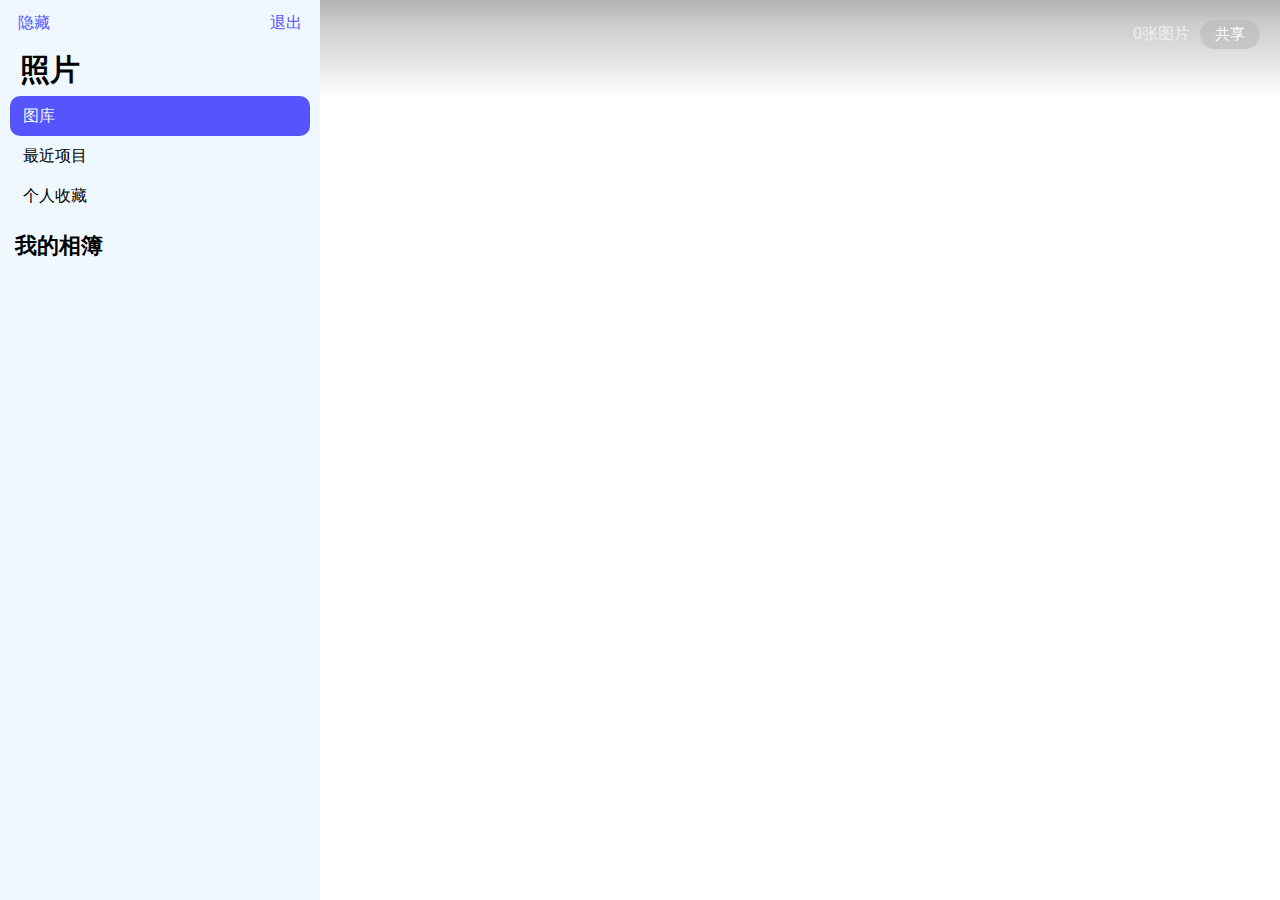
==== commit 95c3dac9: "创建相册" ====
--- a/index.html
+++ b/index.html
@@ -1,504 +1 @@
-<!DOCTYPE html>
-<html>
-<head>
-  <meta charset="utf-8">
-  
-
-  
-  <title>lovestave</title>
-  <meta name="viewport" content="width=device-width, initial-scale=1, maximum-scale=1">
-  <meta property="og:type" content="website">
-<meta property="og:title" content="lovestave">
-<meta property="og:url" content="http://example.com/index.html">
-<meta property="og:site_name" content="lovestave">
-<meta property="og:locale" content="en_US">
-<meta property="article:author" content="威宇 裴">
-<meta name="twitter:card" content="summary">
-  
-    <link rel="alternate" href="/atom.xml" title="lovestave" type="application/atom+xml">
-  
-  
-    <link rel="icon" href="/favicon.png">
-  
-  
-    <link href="//fonts.googleapis.com/css?family=Source+Code+Pro" rel="stylesheet" type="text/css">
-  
-  
-<link rel="stylesheet" href="/css/style.css">
-
-<meta name="generator" content="Hexo 5.1.1"></head>
-
-<body>
-  <div id="container">
-    <div id="wrap">
-      <header id="header">
-  <div id="banner"></div>
-  <div id="header-outer" class="outer">
-    <div id="header-title" class="inner">
-      <h1 id="logo-wrap">
-        <a href="/" id="logo">lovestave</a>
-      </h1>
-      
-    </div>
-    <div id="header-inner" class="inner">
-      <nav id="main-nav">
-        <a id="main-nav-toggle" class="nav-icon"></a>
-        
-          <a class="main-nav-link" href="/">Home</a>
-        
-          <a class="main-nav-link" href="/archives">Archives</a>
-        
-      </nav>
-      <nav id="sub-nav">
-        
-          <a id="nav-rss-link" class="nav-icon" href="/atom.xml" title="RSS Feed"></a>
-        
-        <a id="nav-search-btn" class="nav-icon" title="Search"></a>
-      </nav>
-      <div id="search-form-wrap">
-        <form action="//google.com/search" method="get" accept-charset="UTF-8" class="search-form"><input type="search" name="q" class="search-form-input" placeholder="Search"><button type="submit" class="search-form-submit">&#xF002;</button><input type="hidden" name="sitesearch" value="http://example.com"></form>
-      </div>
-    </div>
-  </div>
-</header>
-      <div class="outer">
-        <section id="main">
-  
-    <article id="post-重学前端" class="article article-type-post" itemscope itemprop="blogPost">
-  <div class="article-meta">
-    <a href="/2020/09/28/%E9%87%8D%E5%AD%A6%E5%89%8D%E7%AB%AF/" class="article-date">
-  <time datetime="2020-09-28T02:17:06.000Z" itemprop="datePublished">2020-09-28</time>
-</a>
-    
-  </div>
-  <div class="article-inner">
-    
-    
-      <header class="article-header">
-        
-  
-    <h1 itemprop="name">
-      <a class="article-title" href="/2020/09/28/%E9%87%8D%E5%AD%A6%E5%89%8D%E7%AB%AF/">&#39;个人笔记&#39;</a>
-    </h1>
-  
-
-      </header>
-    
-    <div class="article-entry" itemprop="articleBody">
-      
-        <p>[TOC]</p>
-<h1><span id="javascript-知识架构">javascript 知识架构</span></h1><h2><span id="文法">文法</span></h2><h3><span id="词法">词法</span></h3><h3><span id="语法">语法</span></h3><h2><span id="语义">语义</span></h2><h2><span id="运行时">运行时</span></h2><h3><span id="数据结构">数据结构</span></h3><p>为什么有的编程规范要求使用<code>viod 0</code>代替<code>undefined</code>?</p>
-<p>字符串有最大长度吗？</p>
-<p><code>0.1+0.2</code>不是等于<code>0.3</code>么？为什么JavaScript里不是这样？</p>
-<p>ES6新加入的<code>Symbol</code>是个什么东西？</p>
-<p>为什么给对象添加的方法可以用在基本类型上？</p>
-<p>运行时的类型是代码实际执行过程中我们用到的类型。所有的类型数据都会属于7个类型之一。</p>
-<h4><span id="类型">类型</span></h4><p>JavaScript语言的每一个值都属于某一种数据类型。JavaScript语言规定了七种语言类型。广泛用于变量、函数参数、表达式、函数返回值等场合。根据最新的语言标准，这其中类型是：</p>
-<ul>
-<li>Undefined</li>
-<li>Null</li>
-<li>Boolean</li>
-<li>String</li>
-<li>Number</li>
-<li>Symbol</li>
-<li>Object</li>
-</ul>
-<h5><span id="undefined">Undefined</span></h5><p>Undefined类型表示未定义，他的类型只有一个值，就是<code>undefined</code>。任何变量在赋值之前是<code>Undefined</code>类型、值为<code>undefined</code>，一般可以用全局变量<code>undefined</code>来表示这个值，或者<code>void</code>运算来吧任意一个表达式变成<code>undefined</code>值。</p>
-<p>Q1：为什么有的编程规范要求使用<code>viod 0</code>代替<code>undefined</code>?</p>
-<p>A：在JavaScript中<code>undefined</code>是一个变量，而并非一个关键字,这个JavaScript语言公认的设计失误之一，为了避免无意中被篡改，建议使用<code>void(0)</code>来获取<code>undefined</code>值。</p>
-<h5><span id="null">Null</span></h5><p>Null类型也只有一个值，为<code>null</code>，它用于表示空值，与<code>undefined</code>不同，<code>null</code>是JavaScript的关键字在任何代码中，可以使用<code>null</code>关键字来获取<code>null</code>值。</p>
-<h5><span id="boolean">Boolean</span></h5><p>Boolean类型有两个值，<code>true</code>和<code>false</code>,表示逻辑意义上的真假，同样有关键字<code>true</code>和<code>false</code>来表示这两个值。</p>
-<h5><span id="string">String</span></h5><p>Q2:字符串有最大长度吗？</p>
-<p>String用于表示文本数据。String有最大长度是2^53-1, 这在一般的开发过程中都是够用的，但有趣的是，这个所谓的最大的长度，并不是字符数。</p>
-<p>因为String的意义并非是“字符串”，而是字符串的UTF16编码，字符串的操作<code>charAt</code>、<code>charCodeAt</code>、<code>length</code>等方法针对的都是UTF16编码。所以，字符串的最大长度是受字符串编码长度影响的。</p>
-<p>Note：现行的字符集国际标准，字符是以<code>Unicode</code>的方式表示的，每一个<code>Unicode</code>的码点表示一个字符，理论上，<code>Unicode</code> 的范围是无限的。UTF 是 <code>Unicode </code>的编码方式，规定了码点在计算机中的表示方法，常见的有 UTF16 和 UTF8。 Unicode 的码点通常用<code>U+???</code>来表示，其中 <code>??? </code>是十六进制的码点值。 0-65536（U+0000 - U+FFFF）的码点被称为基本字符区域（BMP）。</p>
-<p>JavaScript 中的字符串是永远无法变更的，一旦字符串构造出来，无法用任何方式改变字符串的内容，所以字符串具有值类型的特征。<br>JavaScript 字符串把每个 UTF16 单元当作一个字符来处理，所以处理非 BMP（超出 <code>U+0000 - U+FFFF </code>范围）的字符时，你应该格外小心。<br>JavaScript 这个设计继承自 Java，最新标准中是这样解释的，这样设计是为了“性能和尽可能实现起来简单”。因为现实中很少用到 BMP 之外的字符。</p>
-<h5><span id="number">Number</span></h5><p>Number类型有18437736874454810627(2^64-2^53+3)个值。基本符合IEEE 754-2008规定的双精度浮点数规则，但为了表达几个额外的场景，规定了以下几个例外情况：</p>
-<ul>
-<li>NaN：占用9007199254740990，本是符合符合IEEE规则的数字</li>
-<li>Infinity：无穷大</li>
-<li>-Infinity：负无穷大</li>
-</ul>
-<p><code>NaN === NaN </code>为假，判断一个数字是否为NaN使用<code>isNaN(number)</code></p>
-<p>值得注意的是，JavaScript中有+0和-0，在触发场合则需要留意区分，“忘记检测除以-0，而得到负无穷大”的情况经常会导致错误，区分的方式为判断1/x的值是Infinity还是-Infinity。</p>
-<p>根据浮点数的定义，Number中有效的整数范围为<code>-0x1fffffffffffffffff</code>到<code>0x1fffffffffffffffff</code>,所以Number无法精确表示此范围之外的整数。</p>
-<p>Q3:<code>0.1+0.2</code>不是等于<code>0.3</code>么？为什么JavaScript里不是这样？</p>
-<p>A:同样根据浮点数的定义，非整数的Number无法使用<code>==</code>（<code>===</code>）来进行比较。</p>
-<figure class="highlight javascript"><table><tr><td class="gutter"><pre><span class="line">1</span><br></pre></td><td class="code"><pre><span class="line"><span class="built_in">console</span>.log( <span class="number">0.1</span> +<span class="number">0.2</span> == <span class="number">0.3</span> ); <span class="comment">// false</span></span><br></pre></td></tr></table></figure>
-
-<p>这是浮点数运算的特点，精度问题导致等式两边不是严格的相等，而是相差了个微小的值。所有，这里的错误不是结论而是比较的方法，使用JavaScript提供的最小精度值，检查等式左右两边差的绝对值是否小于最小精度，才是正确的比较方法。</p>
-<figure class="highlight javascript"><table><tr><td class="gutter"><pre><span class="line">1</span><br></pre></td><td class="code"><pre><span class="line">Console.log( <span class="built_in">Math</span>.abs( <span class="number">0.1</span> + <span class="number">0.2</span> - <span class="number">0.3</span> ) &lt;= <span class="built_in">Number</span>.EPSILON) <span class="comment">// true</span></span><br></pre></td></tr></table></figure>
-
-<h5><span id="symbol">Symbol</span></h5><p>Symbol是ES6中引入的新类型，它是一切非字符串的对象key的集合，在ES6中，整个对象系统被用Symbol重塑。</p>
-<p>Symbol可以具有字符串类型的描述，但是即使描述相同，Symbol页不相等。</p>
-<p>创建方式是使用全局的Symbol函数：</p>
-<figure class="highlight javascript"><table><tr><td class="gutter"><pre><span class="line">1</span><br></pre></td><td class="code"><pre><span class="line"><span class="keyword">var</span> mgSymbol = <span class="built_in">Symbol</span>(<span class="string">&#x27;test&#x27;</span>)</span><br></pre></td></tr></table></figure>
-
-<p>一些标准中提到的Symbol，可以在全局中的Symbol函数中找到。</p>
-<p>eg：使用<code>Symbol.iterator</code>可以自定义<code>for... of...</code>在对象上的行为：</p>
-<figure class="highlight javascript"><table><tr><td class="gutter"><pre><span class="line">1</span><br><span class="line">2</span><br><span class="line">3</span><br><span class="line">4</span><br><span class="line">5</span><br><span class="line">6</span><br><span class="line">7</span><br><span class="line">8</span><br><span class="line">9</span><br><span class="line">10</span><br><span class="line">11</span><br><span class="line">12</span><br></pre></td><td class="code"><pre><span class="line"><span class="keyword">var</span> tempObject = <span class="keyword">new</span> <span class="built_in">Object</span></span><br><span class="line">tempObject[<span class="built_in">Symbol</span>.iterator] = <span class="function"><span class="keyword">function</span> (<span class="params"></span>) </span>&#123;</span><br><span class="line">	<span class="keyword">var</span> tempV = <span class="number">0</span></span><br><span class="line">	<span class="keyword">return</span> &#123;</span><br><span class="line">	next: <span class="function"><span class="keyword">function</span> (<span class="params"></span>) </span>&#123;</span><br><span class="line">			<span class="keyword">return</span> &#123; <span class="attr">value</span>: tempV++, done: tempV &gt; <span class="number">10</span>&#125;</span><br><span class="line">		&#125;</span><br><span class="line">	&#125;</span><br><span class="line">&#125;;</span><br><span class="line"><span class="keyword">for</span> (<span class="keyword">var</span> v <span class="keyword">of</span> o) &#123;</span><br><span class="line">	<span class="built_in">console</span>.log(v); <span class="comment">// 0 1 2 3 ... 9</span></span><br><span class="line">&#125;</span><br></pre></td></tr></table></figure>
-
-<p>代码中定义了iterator之后，用<code>for(var v of o)</code> 就可以调用这个函数，然后我们根据函数的行为，产生一个<code>for ... of ...</code>的行为。这里我们给对象 <code>o</code> 添加了<code> Symbol.iterator</code> 属性，并且按照迭代器的要求定义了一个 0 到 10 的迭代器，之后我们就可以在 <code>for of </code>中愉快地使用这个 <code>o </code>对象。</p>
-<p>这些标准中被称为“众所周知”的Symbol也构成了语言的一类接口形式。它允许编写与语言结合更紧密的API。</p>
-<h5><span id="object">Object</span></h5><p>Object是JavaScript中最复杂的类型，也是JavaScript的核心机制之一。Object表示对象的意思，它是一切有形和无形的物体的总称。</p>
-<p>再JavaScript中，对象的定义是“属性的集合”。属性分为数据属性和访问器属性。二者都是key-value结构，key可以是字符串类型或者是Symbol类型。</p>
-<p>提到对象，必须要提及一个概念：类。因为c++和java的成功，每一个类都是一个类型。二者几乎等同，以至于很多人常常会把JavaScript的“类”和类型混淆。事实上，JavaScript中的类仅仅是运行时对象的一个私有属性，而JavaScript中是无法自定义类型的。</p>
-<p>JavaScript中的几个基本类型，都在对象类型中一个“亲戚”。</p>
-<ul>
-<li><p>Number</p>
-</li>
-<li><p>String</p>
-</li>
-<li><p>Boolean</p>
-</li>
-<li><p>Symbol</p>
-</li>
-</ul>
-<p>所以，必须认识到<code>3</code>和<code>new Number(3)</code>是完全不同的值，他们一个是Number类型，一个是对象类型。</p>
-<p>Number、String和Boolean，三个构造器是两用的，当跟new搭配时，他们产生对象，当直接调用时，他们表示强制类型转换。</p>
-<p>Symbol函数比较特殊，直接用new调用它会抛出错误，但它仍是Symbol的构造器。</p>
-<p>JavaScript 语言设计上试图模糊对象和基本类型之间的关系，我们日常代码可以把对象的方法在基本类型上使用，比如：</p>
-<figure class="highlight javascript"><table><tr><td class="gutter"><pre><span class="line">1</span><br></pre></td><td class="code"><pre><span class="line"><span class="built_in">console</span>.log(<span class="string">&quot;abc&quot;</span>.charAt(<span class="number">0</span>)) <span class="comment">// a</span></span><br></pre></td></tr></table></figure>
-
-<p>甚至我们在原型上添加方法，都可以应用于基本类型，比如以下代码，在 Symbol 原型上添加了 hello 方法，在任何 Symbol 类型变量都可以调用。</p>
-<figure class="highlight javascript"><table><tr><td class="gutter"><pre><span class="line">1</span><br><span class="line">2</span><br><span class="line">3</span><br><span class="line">4</span><br></pre></td><td class="code"><pre><span class="line"><span class="built_in">Symbol</span>.prototype.hello = <span class="function">() =&gt;</span> <span class="built_in">console</span>.log(<span class="string">&quot;hello&quot;</span>);</span><br><span class="line"><span class="keyword">var</span> a = <span class="built_in">Symbol</span>(<span class="string">&quot;a&quot;</span>);</span><br><span class="line"><span class="built_in">console</span>.log(<span class="keyword">typeof</span> a); <span class="comment">// symbol,a并非对象</span></span><br><span class="line">a.hello() <span class="comment">// hello 有效</span></span><br></pre></td></tr></table></figure>
-
-<p>Q4：为什么给对象添加的方法可以用在基本类型上？</p>
-<p>A：<code>.</code>运算符提供了装箱操作，他会根据基础类型构造一个临时对象，使得我们能在基础类型上调用对应对象的方法。</p>
-<h5><span id="类型转换">类型转换</span></h5><p>因为JS是弱类型语言，所有类型转换发生非常频繁，大部分我们熟悉的运算都会先进行类型转换。大部分类型转换符合人类的直觉，但是如果不去理解类型转换的严格定义，很容易造成一些代码中的判断失误。</p>
-<p>其中最为臭名昭著的是JavaScript中的<code>==</code>运算，因为试图实现跨类型的比较，它的规则复杂到几乎没人可以记住，它属于设计失误，并非语言中有价值的部分，很多实践中禁止使用<code>==</code>，而要求程序员显式地类型转换后，再使用<code>===</code>比较。</p>
-<p>其他运算符，如加减乘除大于小于，也会涉及类型转换。幸好的是，实际上大部分的类型转换规则是非常简单的，如下表所示：</p>
-<table>
-<thead>
-<tr>
-<th></th>
-<th align="center">Null</th>
-<th>Undefined</th>
-<th>Boolean(true)</th>
-<th>Boolean(false)</th>
-<th>Number</th>
-<th>String</th>
-<th>Symbol</th>
-<th>Object</th>
-</tr>
-</thead>
-<tbody><tr>
-<td>Boolean</td>
-<td align="center">FALSE</td>
-<td>FALSE</td>
-<td>-</td>
-<td>-</td>
-<td>0/NaN - false</td>
-<td>“” - false</td>
-<td>TRUE</td>
-<td>TRUE</td>
-</tr>
-<tr>
-<td>Number</td>
-<td align="center">0</td>
-<td>NaN</td>
-<td>1</td>
-<td>0</td>
-<td>-</td>
-<td><a href="#StringToNumber">#StringToNumber</a></td>
-<td>TypeError</td>
-<td>#拆箱转换</td>
-</tr>
-<tr>
-<td>String</td>
-<td align="center">”null“</td>
-<td>“undefined”</td>
-<td>TRUE</td>
-<td>FALSE</td>
-<td><a href="#NumberToString">#NumberToString</a></td>
-<td>-</td>
-<td>TypeError</td>
-<td>#拆箱转换</td>
-</tr>
-<tr>
-<td>Object</td>
-<td align="center">TypeError</td>
-<td>TypeError</td>
-<td>#装箱转换</td>
-<td>#装箱转换</td>
-<td>#装箱转换</td>
-<td>#装箱转换</td>
-<td>#装箱转换</td>
-<td>-</td>
-</tr>
-</tbody></table>
-<p>在这个里面，较为复杂的部分是Number和String之前的转换，以及对象跟基本类型之间的转换。</p>
-<p>StringToNumber<div id="StringToNumber" style="display:none"></div></p>
-<p>字符串到数字的类型转换，存在一个语法结构，类型转换支持十进制、二进制、八进制和十六进制，比如：</p>
-<ul>
-<li><p>30；</p>
-</li>
-<li><p>0b111；</p>
-</li>
-<li><p>0o13</p>
-</li>
-<li><p>0xFF</p>
-</li>
-</ul>
-<p>此外，JavaScript字符串语法还包括正负号科学计数法，可以使用大写或小写的e来表示：</p>
-<ul>
-<li><p>1e3</p>
-</li>
-<li><p>-1e-2</p>
-</li>
-</ul>
-<p>需要注意的是，parseInt和parseFloat并不使用这个转换，所以支持的语法跟这里不尽相同。</p>
-<p>在不传入第二个参数的情况下，parseInt只支持16进制前缀”0x“，而且会忽略非数字字符，也不支持科学计数法。</p>
-<p>在一些古老的浏览器环境中，parseInt还支持0开头的数字作为8进制前缀，这个许多错误的来源。所以在任何环境下都建议传入parseInt的第二个参数。而parseFloat则直接把原字符串作为十进制来解析，它不会引入任何的其他进制。</p>
-<p>多数情况下，Number是比parseInt和parseFloat更好的选择。</p>
-<p>NumberToString<div id="NumberToString" style="display:none"></div></p>
-<p>在较小的范围内，数字到字符串是完全符合十进制表示。当Number绝对值较大或较小时，字符串表示则是以科学计数法表示的，这个算法细节繁多，从感性的角度认识，它其实时保证了产生的字符串不会过长。具体的算法，参考JavaScript语言标准。由于这个部分内容，在日常开发中很少用到。</p>
-<p>装箱转换</p>
-<p>每一张基本类型Number、String、Boolean、Symbol在对象中都有对应的类，所谓的装箱转换，正式把基本的类型转为对应的对象，是类型转换中一种相当重要的种类。</p>
-<p>全局的Symbol函数无法使用new来调用，但是仍可以使用一个函数的call方法来强迫产生装箱。</p>
-<p>定义一个函数，函数里面只有<code>return this</code>，然后调用函数的call方法得到一个Symbol类型的值上，这样就会产生一个symbolObject。可以用console.log这个对象的typeof，它的值是object，使用<code>symbol instanceof Symbol</code>可以看到它是Symbol这个类的实例，我们找到它的constructor也是等于Symbol的，所以我们无论从哪个角度看，它都是Symbol装箱对象：</p>
-<figure class="highlight javascript"><table><tr><td class="gutter"><pre><span class="line">1</span><br><span class="line">2</span><br><span class="line">3</span><br><span class="line">4</span><br></pre></td><td class="code"><pre><span class="line"><span class="keyword">var</span> symbolObject = (<span class="function"><span class="keyword">function</span>(<span class="params"></span>)</span>&#123;<span class="keyword">return</span> <span class="built_in">this</span>;&#125;).call(<span class="built_in">Symbol</span>(<span class="string">&quot;a&quot;</span>))</span><br><span class="line"><span class="built_in">console</span>.log(<span class="keyword">typeof</span> symbolObject); <span class="comment">// object</span></span><br><span class="line"><span class="built_in">console</span>.log(symbolObject <span class="keyword">instanceof</span> <span class="built_in">Symbol</span>); <span class="comment">// true</span></span><br><span class="line">comsole.log(symbolObject.constructor == <span class="built_in">Symbol</span>); <span class="comment">// true</span></span><br></pre></td></tr></table></figure>
-
-<p>装箱机制会频繁产生临时对象，在一些对性能要求较高的场景下，应该尽量避免对基本类型做装箱转换。</p>
-<p>使用内置的 Object 函数，我们可以在 JavaScript 代码中显式调用装箱能力。</p>
-<figure class="highlight javascript"><table><tr><td class="gutter"><pre><span class="line">1</span><br><span class="line">2</span><br><span class="line">3</span><br><span class="line">4</span><br></pre></td><td class="code"><pre><span class="line"><span class="keyword">var</span> symbolObject = <span class="built_in">Object</span>(<span class="built_in">Symbol</span>(<span class="string">&quot;a&quot;</span>));</span><br><span class="line"><span class="built_in">console</span>.log(<span class="keyword">typeof</span> symbolObject); <span class="comment">//object</span></span><br><span class="line"><span class="built_in">console</span>.log(symbolObject <span class="keyword">instanceof</span> <span class="built_in">Symbol</span>); <span class="comment">//true</span></span><br><span class="line"><span class="built_in">console</span>.log(symbolObject.constructor == <span class="built_in">Symbol</span>); <span class="comment">//true</span></span><br></pre></td></tr></table></figure>
-
-<p>每一类装箱对象皆有私有的Class属性，这些属性可以用<code>Object.prototype.toString</code>是可以准确识别对象对应的基本类别的方法，它比instanceof更加准确。</p>
-<p>但需要注意的是，call本身会产生装箱操作，所以需要配合typeof来区分基本类型还是对象类型。</p>
-<p>拆箱转换</p>
-<p>在JavaScript标准中，规定了<code>ToPrimitive</code>函数，它是对象类型到基本类型的转换（即，拆箱转换）。</p>
-<p>对象到String和Number的转换都遵循”先拆箱再转换“的规则。通过拆箱转换，把对象变成基本类型，再从基本类型转换为对应的String或者Number。拆箱转换会先尝试调用<code>valueof</code>和<code>toString</code>来获得拆箱后的基本类型，如果<code>valueof</code>和<code>toString</code>都不存在，或者没有返回一个基本类型，则会产生类型错误<code>TypeError</code>。</p>
-<figure class="highlight javascript"><table><tr><td class="gutter"><pre><span class="line">1</span><br><span class="line">2</span><br><span class="line">3</span><br><span class="line">4</span><br><span class="line">5</span><br><span class="line">6</span><br><span class="line">7</span><br><span class="line">8</span><br></pre></td><td class="code"><pre><span class="line"><span class="keyword">var</span> o = &#123;</span><br><span class="line">	valueOf: <span class="function">()=&gt;</span>&#123;<span class="built_in">console</span>.log(<span class="string">&quot;valueOf&quot;</span>);<span class="keyword">return</span> &#123;&#125;;&#125;,</span><br><span class="line">	toString: <span class="function">()=&gt;</span>&#123;<span class="built_in">console</span>.log(<span class="string">&#x27;toString&#x27;</span>);<span class="keyword">return</span> &#123;&#125;;&#125;</span><br><span class="line">&#125;</span><br><span class="line">o * <span class="number">2</span></span><br><span class="line"><span class="comment">// valueOf</span></span><br><span class="line"><span class="comment">// toString</span></span><br><span class="line"><span class="comment">// TypeError</span></span><br></pre></td></tr></table></figure>
-
-<p>在上面，定义了一个对象o，o有valueOf 和toString两个方法，这个两个方法都返回一个对象，然后进行<code>o * 2</code>运算的时候，会看到先执行了<code>valueOf</code>,接下来是<code>toString</code>，最后抛出了一个<code>TypeError</code>，这说明这个拆箱转换失败了。</p>
-<p>再String的拆箱则会优先调用toString。</p>
-<figure class="highlight js"><table><tr><td class="gutter"><pre><span class="line">1</span><br><span class="line">2</span><br><span class="line">3</span><br><span class="line">4</span><br><span class="line">5</span><br><span class="line">6</span><br><span class="line">7</span><br><span class="line">8</span><br></pre></td><td class="code"><pre><span class="line"><span class="keyword">var</span> o = &#123;</span><br><span class="line">	valueOf: <span class="function">()=&gt;</span>&#123;<span class="built_in">console</span>.log(<span class="string">&quot;valueOf&quot;</span>);<span class="keyword">return</span> &#123;&#125;;&#125;,</span><br><span class="line">	toString: <span class="function">()=&gt;</span>&#123;<span class="built_in">console</span>.log(<span class="string">&#x27;toString&#x27;</span>);<span class="keyword">return</span> &#123;&#125;;&#125;</span><br><span class="line">&#125;</span><br><span class="line"><span class="built_in">String</span>(o)</span><br><span class="line"><span class="comment">// toString</span></span><br><span class="line"><span class="comment">// valueOf</span></span><br><span class="line"><span class="comment">// TypeError</span></span><br></pre></td></tr></table></figure>
-
-<p>在ES6之后，允许对象通过显示指定@@toPrimitive Symbol 来覆盖原有的行为。</p>
-<figure class="highlight javascript"><table><tr><td class="gutter"><pre><span class="line">1</span><br><span class="line">2</span><br><span class="line">3</span><br><span class="line">4</span><br><span class="line">5</span><br><span class="line">6</span><br><span class="line">7</span><br><span class="line">8</span><br><span class="line">9</span><br></pre></td><td class="code"><pre><span class="line"><span class="keyword">var</span> o = &#123;</span><br><span class="line">	valueOf: <span class="function">()=&gt;</span>&#123;<span class="built_in">console</span>.log(<span class="string">&quot;valueOf&quot;</span>);<span class="keyword">return</span> &#123;&#125;;&#125;,</span><br><span class="line">	toString: <span class="function">()=&gt;</span>&#123;<span class="built_in">console</span>.log(<span class="string">&#x27;toString&#x27;</span>);<span class="keyword">return</span> &#123;&#125;;&#125;</span><br><span class="line">&#125;</span><br><span class="line">o[<span class="built_in">Symbol</span>.toPrimitive] = <span class="function">()=&gt;</span>&#123;<span class="built_in">console</span>.log(<span class="string">&quot;toPrimitive&quot;</span>); <span class="keyword">return</span> <span class="string">&quot;hello&quot;</span>;&#125;</span><br><span class="line"></span><br><span class="line"><span class="built_in">console</span>.log(o + <span class="string">&#x27;&#x27;</span>)</span><br><span class="line"><span class="comment">// toPrimitive</span></span><br><span class="line"><span class="comment">// hello</span></span><br></pre></td></tr></table></figure>
-
-<p>除了这七种语言类型，还有一些语言的实现者更关心的规范类型。</p>
-<ul>
-<li><code>List</code>和<code>Record</code>： 用于描述函数传参过程。</li>
-<li><code>Set</code>：主要用于解释字符集等。</li>
-<li><code>Completion Record</code>:用于描述异常、跳出等语句执行过程。</li>
-<li><code>Reference</code>: 用于描述对象属性访问、delete等</li>
-<li><code>Property Descriptor</code>: 用于描述对象的属性。</li>
-<li><code>Lexical Environment</code>和<code>Environment Record</code>:用于描述变量和作用域。</li>
-<li><code>Data Block</code>:用于描述二进制数据。</li>
-</ul>
-<p>实践问题，如果不用原生的 Number 和 parseInt，用 JavaScript 代码实现 String 到 Number 的转换，该怎么做呢？</p>
-<p>对象</p>
-<h4><span id="实例">实例</span></h4><p>应用和机制</p>
-<h3><span id="执行过程">执行过程</span></h3><p>事件循环</p>
-<p>微任务执行</p>
-<p>函数的执行</p>
-<p>语句级的执行</p>
-<h1><span id="html和css">HTML和CSS</span></h1><h2><span id="html">HTML</span></h2><h3><span id="元素">元素</span></h3><h4><span id="文档元信息">文档元信息</span></h4><p>通常是出现在head标签中的元素，包含了描述文档自身的一些信息。</p>
-<h4><span id="语义相关内容">语义相关内容</span></h4><p>扩展了纯文本，表达文章结构、不同语言要素的标签</p>
-<h4><span id="链接">链接</span></h4><p>提供到文档内外的链接</p>
-<h4><span id="替换型元素">替换型元素</span></h4><p>引入声音、图片、视频等外部元素替换自身的一类标签</p>
-<h4><span id="表单">表单</span></h4><p>用于填写和提交信息的一类标签</p>
-<h4><span id="表格">表格</span></h4><p>表头、表尾、单元格等表格的结构</p>
-<h4><span id="总集">总集</span></h4><h3><span id="语言">语言</span></h3><h4><span id="实体">实体</span></h4><h4><span id="命名空间">命名空间</span></h4><h3><span id="补充内容">补充内容</span></h3><h2><span id="css">CSS</span></h2><h3><span id="语言">语言</span></h3><h4><span id="rule">@rule</span></h4><h4><span id="选择器">选择器</span></h4><h4><span id="单位">单位</span></h4><h3><span id="功能">功能</span></h3><h4><span id="布局">布局</span></h4><h5><span id="正常流">正常流</span></h5><h5><span id="弹性布局">弹性布局</span></h5><h4><span id="绘制">绘制</span></h4><h5><span id="颜色和形状">颜色和形状</span></h5><h5><span id="文字相关">文字相关</span></h5><h4><span id="交互">交互</span></h4><h5><span id="动画">动画</span></h5><h5><span id="其他交互">其他交互</span></h5><h1><span id="浏览器的实现原理和api">浏览器的实现原理和API</span></h1><h2><span id="实现原理">实现原理</span></h2><h3><span id="解析">解析</span></h3><h3><span id="构建dom树">构建DOM树</span></h3><h3><span id="计算css">计算CSS</span></h3><h3><span id="渲染-合成和绘制">渲染、合成和绘制</span></h3><h2><span id="api">API</span></h2><h3><span id="dom">DOM</span></h3><h3><span id="cssom">CSSOM</span></h3><h3><span id="事件">事件</span></h3><h3><span id="api总集合">API总集合</span></h3><h1><span id="前端工程实践">前端工程实践</span></h1><h2><span id="性能">性能</span></h2><h2><span id="工具链">工具链</span></h2><h2><span id="持续集成">持续集成</span></h2><h2><span id="系统搭建">系统搭建</span></h2><h2><span id="架构与基础库">架构与基础库</span></h2>
-      
-    </div>
-    <footer class="article-footer">
-      <a data-url="http://example.com/2020/09/28/%E9%87%8D%E5%AD%A6%E5%89%8D%E7%AB%AF/" data-id="ckflydmn1000200cp1ykh1j2a" class="article-share-link">Share</a>
-      
-      
-    </footer>
-  </div>
-  
-</article>
-
-
-  
-    <article id="post-使用hexo与github搭建个人博客" class="article article-type-post" itemscope itemprop="blogPost">
-  <div class="article-meta">
-    <a href="/2020/09/04/%E4%BD%BF%E7%94%A8hexo%E4%B8%8Egithub%E6%90%AD%E5%BB%BA%E4%B8%AA%E4%BA%BA%E5%8D%9A%E5%AE%A2/" class="article-date">
-  <time datetime="2020-09-04T11:56:06.000Z" itemprop="datePublished">2020-09-04</time>
-</a>
-    
-  </div>
-  <div class="article-inner">
-    
-    
-      <header class="article-header">
-        
-  
-    <h1 itemprop="name">
-      <a class="article-title" href="/2020/09/04/%E4%BD%BF%E7%94%A8hexo%E4%B8%8Egithub%E6%90%AD%E5%BB%BA%E4%B8%AA%E4%BA%BA%E5%8D%9A%E5%AE%A2/">&#39;使用hexo与github搭建个人博客&#39;</a>
-    </h1>
-  
-
-      </header>
-    
-    <div class="article-entry" itemprop="articleBody">
-      
-        <h1><span id="1前言">1.前言</span></h1><h2><span id="11-准备工作">1.1 准备工作</span></h2><p>在开始一切之前，你必须已经：<br>本文所使用的环境：</p>
-<h1><span id="2搭建github博客">2.搭建github博客</span></h1><h2><span id="21-创建仓库">2.1 创建仓库</span></h2><p>新建一个名为你的<code>用户名.github.io</code>的仓库，比如说，如果你的github用户名是<code>example</code>，那么你就新建<code>example.github.io</code>的仓库，将来你的网站访问地址就是<code>example.github.io</code>了，是不是很方便？<br>*每一个github账户最多只能创建一个这样可以直接使用域名访问的仓库。<br>几个注意的地方：</p>
-<hr>
-<p>有一个github账号，没有的话去注册一个<br>安装了node.js、npm，并了解相关基础知识<br>安装了git for windows（或者其它git客户端)</p>
-<hr>
-<p>创建成功后，默认会在你这个仓库里生成一些示例页面，以后你的网站所有代码都是放在这个仓库里啦。</p>
-<h1><span id="22">2.2</span></h1><h1><span id="3-配置ssh-key">3. 配置SSH key</span></h1><p>为什么要配置这个呢？因为你提交代码肯定要拥有你的github权限才可以，但是直接使用用户名和密码太不安全了，所以我们使用ssh key来解决本地和服务器的连接问题。<br>使用git bash执行以下命令：</p>
-<figure class="highlight plain"><table><tr><td class="gutter"><pre><span class="line">1</span><br></pre></td><td class="code"><pre><span class="line">$ cd ~&#x2F;. ssh #检查本机已存在的ssh密钥</span><br></pre></td></tr></table></figure>
-<p>如果提示：No such file or directory 说明你是第一次使用git</p>
-<figure class="highlight plain"><table><tr><td class="gutter"><pre><span class="line">1</span><br></pre></td><td class="code"><pre><span class="line">ssh-keygen -t rsa -C &quot;邮件地址&quot;</span><br></pre></td></tr></table></figure>
-<p>然后连续3次回车，最终会生成一个文件在用户目录下，打开用户目录，找到.ssh\id_rsa.pub文件，记事本打开并复制里面的内容，打开你的github主页，进入个人设置 -&gt; SSH and GPG keys -&gt; New SSH key：</p>
-<p>将刚复制的内容粘贴到key那里，title随便填，保存。</p>
-<h2><span id="31-测试是否成功">3.1. 测试是否成功</span></h2><figure class="highlight plain"><table><tr><td class="gutter"><pre><span class="line">1</span><br></pre></td><td class="code"><pre><span class="line">$ ssh -T git@github.com # 注意邮箱地址不用改</span><br></pre></td></tr></table></figure>
-<p>如果提示<br><code>Are you sure you want to continue connecting (yes/no)?</code><br>输入yes</p>
-
-      
-    </div>
-    <footer class="article-footer">
-      <a data-url="http://example.com/2020/09/04/%E4%BD%BF%E7%94%A8hexo%E4%B8%8Egithub%E6%90%AD%E5%BB%BA%E4%B8%AA%E4%BA%BA%E5%8D%9A%E5%AE%A2/" data-id="ckflydmmo000100cp5i0f3uk3" class="article-share-link">Share</a>
-      
-      
-    </footer>
-  </div>
-  
-</article>
-
-
-  
-    <article id="post-hello-world" class="article article-type-post" itemscope itemprop="blogPost">
-  <div class="article-meta">
-    <a href="/2020/09/04/hello-world/" class="article-date">
-  <time datetime="2020-09-04T11:30:33.948Z" itemprop="datePublished">2020-09-04</time>
-</a>
-    
-  </div>
-  <div class="article-inner">
-    
-    
-      <header class="article-header">
-        
-  
-    <h1 itemprop="name">
-      <a class="article-title" href="/2020/09/04/hello-world/">Hello World</a>
-    </h1>
-  
-
-      </header>
-    
-    <div class="article-entry" itemprop="articleBody">
-      
-        <p>Welcome to <a target="_blank" rel="noopener" href="https://hexo.io/">Hexo</a>! This is your very first post. Check <a target="_blank" rel="noopener" href="https://hexo.io/docs/">documentation</a> for more info. If you get any problems when using Hexo, you can find the answer in <a target="_blank" rel="noopener" href="https://hexo.io/docs/troubleshooting.html">troubleshooting</a> or you can ask me on <a target="_blank" rel="noopener" href="https://github.com/hexojs/hexo/issues">GitHub</a>.</p>
-<h2><span id="quick-start">Quick Start</span></h2><h3><span id="create-a-new-post">Create a new post</span></h3><figure class="highlight bash"><table><tr><td class="gutter"><pre><span class="line">1</span><br></pre></td><td class="code"><pre><span class="line">$ hexo new <span class="string">&quot;My New Post&quot;</span></span><br></pre></td></tr></table></figure>
-
-<p>More info: <a target="_blank" rel="noopener" href="https://hexo.io/docs/writing.html">Writing</a></p>
-<h3><span id="run-server">Run server</span></h3><figure class="highlight bash"><table><tr><td class="gutter"><pre><span class="line">1</span><br></pre></td><td class="code"><pre><span class="line">$ hexo server</span><br></pre></td></tr></table></figure>
-
-<p>More info: <a target="_blank" rel="noopener" href="https://hexo.io/docs/server.html">Server</a></p>
-<h3><span id="generate-static-files">Generate static files</span></h3><figure class="highlight bash"><table><tr><td class="gutter"><pre><span class="line">1</span><br></pre></td><td class="code"><pre><span class="line">$ hexo generate</span><br></pre></td></tr></table></figure>
-
-<p>More info: <a target="_blank" rel="noopener" href="https://hexo.io/docs/generating.html">Generating</a></p>
-<h3><span id="deploy-to-remote-sites">Deploy to remote sites</span></h3><figure class="highlight bash"><table><tr><td class="gutter"><pre><span class="line">1</span><br></pre></td><td class="code"><pre><span class="line">$ hexo deploy</span><br></pre></td></tr></table></figure>
-
-<p>More info: <a target="_blank" rel="noopener" href="https://hexo.io/docs/one-command-deployment.html">Deployment</a></p>
-
-      
-    </div>
-    <footer class="article-footer">
-      <a data-url="http://example.com/2020/09/04/hello-world/" data-id="ckflydmme000000cpecmoc6e6" class="article-share-link">Share</a>
-      
-      
-    </footer>
-  </div>
-  
-</article>
-
-
-  
-
-
-</section>
-        
-          <aside id="sidebar">
-  
-    
-
-  
-    
-
-  
-    
-  
-    
-  <div class="widget-wrap">
-    <h3 class="widget-title">Archives</h3>
-    <div class="widget">
-      <ul class="archive-list"><li class="archive-list-item"><a class="archive-list-link" href="/archives/2020/09/">September 2020</a></li></ul>
-    </div>
-  </div>
-
-
-  
-    
-  <div class="widget-wrap">
-    <h3 class="widget-title">Recent Posts</h3>
-    <div class="widget">
-      <ul>
-        
-          <li>
-            <a href="/2020/09/28/%E9%87%8D%E5%AD%A6%E5%89%8D%E7%AB%AF/">&#39;个人笔记&#39;</a>
-          </li>
-        
-          <li>
-            <a href="/2020/09/04/%E4%BD%BF%E7%94%A8hexo%E4%B8%8Egithub%E6%90%AD%E5%BB%BA%E4%B8%AA%E4%BA%BA%E5%8D%9A%E5%AE%A2/">&#39;使用hexo与github搭建个人博客&#39;</a>
-          </li>
-        
-          <li>
-            <a href="/2020/09/04/hello-world/">Hello World</a>
-          </li>
-        
-      </ul>
-    </div>
-  </div>
-
-  
-</aside>
-        
-      </div>
-      <footer id="footer">
-  
-  <div class="outer">
-    <div id="footer-info" class="inner">
-      &copy; 2020 威宇 裴<br>
-      Powered by <a href="http://hexo.io/" target="_blank">Hexo</a>
-    </div>
-  </div>
-</footer>
-    </div>
-    <nav id="mobile-nav">
-  
-    <a href="/" class="mobile-nav-link">Home</a>
-  
-    <a href="/archives" class="mobile-nav-link">Archives</a>
-  
-</nav>
-    
-
-<script src="//ajax.googleapis.com/ajax/libs/jquery/2.0.3/jquery.min.js"></script>
-
-
-  
-<link rel="stylesheet" href="/fancybox/jquery.fancybox.css">
-
-  
-<script src="/fancybox/jquery.fancybox.pack.js"></script>
-
-
-
-
-<script src="/js/script.js"></script>
-
-
-
-
-  </div>
-</body>
-</html>+<!DOCTYPE html><html lang="en"><head><meta charset="utf-8"><meta http-equiv="X-UA-Compatible" content="IE=edge"><meta name="viewport" content="width=device-width,initial-scale=1,maximum-scale=1,user-scalable=no"><link rel="icon" href="/favicon.ico"><title>Beautiful Album</title><link href="/css/app.ce798628.css" rel="preload" as="style"><link href="/js/app.36dc8688.js" rel="preload" as="script"><link href="/js/chunk-vendors.f98ee741.js" rel="preload" as="script"><link href="/css/app.ce798628.css" rel="stylesheet"></head><body><style></style><noscript><strong>We're sorry but beautiful-album doesn't work properly without JavaScript enabled. Please enable it to continue.</strong></noscript><div id="app"></div><script src="/js/chunk-vendors.f98ee741.js"></script><script src="/js/app.36dc8688.js"></script></body></html>--- a/css/app.ce798628.css
+++ b/css/app.ce798628.css
@@ -0,0 +1 @@
+*{font-family:PingFang SC,Microsoft YaHei,Arial,serif;user-select:none;-moz-user-select:none;-webkit-user-select:none;-ms-user-select:none;font-size:16px}@media screen and (max-width:500px){*{font-size:17px}}input,input:after,input:before{-webkit-user-select:initial;-moz-user-select:initial;-ms-user-select:initial;user-select:initial}.accent-text-color{color:#55f}i.rarrow{margin-left:-6px;width:5px;height:5px;transform:rotate(45deg)}i.larrow,i.rarrow{margin-bottom:0;border-top:2px solid #55f;border-right:2px solid #55f;display:inline-block}i.larrow{margin-left:0;width:10px;height:10px;transform:rotate(-135deg)}i.larrow:active,i.rarrow:active{border-color:#88f}.title1{padding-left:10px;font-size:30px;font-weight:700}.title2{padding-left:5px;margin-top:15px;margin-bottom:15px;font-size:22px;font-weight:700}div.navbar{position:fixed;top:0;left:0;width:25%;height:45px;background-color:hsla(0,0%,100%,.8);border-bottom:1px solid #ddd;backdrop-filter:blur(5px);-webkit-backdrop-filter:blur(5px)}@media screen and (min-width:1400px){div.navbar{width:20%}}div.navbar.large{border-bottom:1px solid transparent;background-color:transparent;backdrop-filter:none;-webkit-backdrop-filter:none}div.navbar .nav-title{position:absolute;left:0;top:0;width:100%;font-weight:700;font-size:16px;text-align:center;line-height:45px}div.navbar.large .nav-title{display:none}div.navbar .left-button-group{left:18px}div.navbar .left-button-group,div.navbar .right-button-group{position:absolute;top:0;height:45px;line-height:45px;color:#55f}div.navbar .right-button-group{right:18px}div.navbar .left-button-group a,div.navbar .right-button-group a{color:#55f;cursor:pointer;text-decoration:none}div.navbar .left-button-group a:active,div.navbar .right-button-group a:active{color:#88f}div.navbar .left-button-group a.disabled,div.navbar .right-button-group a.disabled{color:#888;cursor:default}div.navbar .left-button-group a.disabled:active,div.navbar .right-button-group a.disabled:active{color:#888}div.listview{padding-left:10px 0 10px 0}div.listview a{display:block;height:40px;line-height:40px;padding-left:13px;color:#000;text-decoration:none;cursor:pointer;border-radius:10px}div.listview a.selected{background:#55f;color:#f0f8ff}@media screen and (max-width:1100px){.hidden-btn{display:none}}.list_img{position:absolute;top:8px;left:-6px;background-color:#fff;display:inline-block;width:24px;height:24px;border-radius:3px;background-size:cover}div.cnav{height:100px;position:fixed;width:100%;background:linear-gradient(180deg,rgba(0,0,0,.3) 0,rgba(0,0,0,.2) 24%,transparent);filter:progid:DXImageTransform.Microsoft.gradient(startColorstr="#5e000000",endColorstr="#00000000",GradientType=0);z-index:999}div.cnav .title{position:absolute;top:20px}div.cnav .title.left{left:20px}div.cnav .title.right{position:fixed;right:20px}div.cnav .title-text{color:#fff;font-size:22px;font-weight:700}div.cnav button{border:none;border-radius:20px;padding:5px 15px 5px 15px;background:hsla(0,0%,70.6%,.5);color:#fff;border-bottom:1px solid #ddd;backdrop-filter:blur(5px);-webkit-backdrop-filter:blur(5px);outline:none;cursor:pointer;font-size:15px}div.cnav button:active{background:rgba(80,80,80,.5)}div.cnav .back{display:none}div.cnav .back .backtext{margin-left:2px;color:#fff;font-size:16px;cursor:pointer}div.cnav .back .backtext:active{color:#aaf}div.cnav .back.sidebar-hidden{position:absolute;top:20px;left:20px;display:block}div.cnav .title.left.sidebar-hidden{top:45px;left:15px}.box{position:relative;width:20%}.box:before{content:"";display:block;padding-top:100%}.content{position:absolute;top:0;left:0;bottom:0;right:0}.ratio2_1:before{padding-top:50%}.ratio1_2:before{padding-top:200%}.ratio4_3:before{padding-top:75%}.ratio16_9:before{padding-top:56.25%}div.photo{display:inline-block;margin-top:-5px;background-color:#eee;background-size:cover}@media screen and (max-width:1100px){div.cnav .back{position:absolute;top:20px;left:20px;display:block}div.cnav .title.left{top:45px;left:15px}.sidebar-hidden-left{display:none!important}}@media screen and (max-width:960px){.box{position:relative;width:25%}}@media screen and (max-width:720px){.box{position:relative;width:33%}}@media screen and (max-width:480px){.box{position:relative;width:50%}}.preview-with-navbar{background-color:#fff}.preview-hidden-navbar{background:#111}div.nav .backtext{margin-left:2px;color:#fff;font-size:16px;cursor:pointer}.backtext:active{color:#aaf}.preview-photo-base,.preview-photo-high-res{position:absolute;top:0;bottom:0;width:100%;height:100%}.preview-bg{background-repeat:no-repeat;background-position:50%}.preview-mask{position:absolute;bottom:0}.preview-mask,.pwdi{top:0;width:100%;height:100%}.pwdi{position:fixed;left:0;z-index:10086;background:rgba(0,0,0,.8)}.pwdi .dialog{position:absolute;margin:0;top:50%;transform:translateY(-50%) translateX(-50%);-ms-transform:translateY(-50%) translateX(-50%);-moz-transform:translateY(-50%) translateX(-50%);-webkit-transform:translateY(-50%) translateX(-50%);left:50%;height:220px;width:400px;border:1px solid #ccc;background:hsla(0,0%,91.4%,.9);backdrop-filter:blur(10px);-webkit-backdrop-filter:blur(10px);box-shadow:2px 3px 24px -8px rgba(0,0,0,.5);font-size:12px;border-radius:5px}.pwdi .dialog .title{height:35px;line-height:35px;border-bottom:1px solid #ccc;padding-left:10px;font-size:14px;color:#333;margin:0;font-weight:700}.pwdi .dialog .ctnt{height:130px;margin:0 auto;width:300px;padding:20px;text-align:center}.pwdi .dialog .ctnt,.pwdi .dialog .ctnt *{font-size:13px!important}.pwdi .dialog button,.pwdi .dialog input[type=button],.pwdi .dialog input[type=password],.pwdi .dialog input[type=submit],.pwdi .dialog input[type=text]{height:20px;background:hsla(0,0%,39.2%,.3);border:0;border-radius:10px;outline:none;padding:3px;font-size:13px}.pwdi .dialog input[type=password],.pwdi .dialog input[type=text]{width:100%;border-radius:7px;padding:6px}.pwdi .dialog button.primary,.pwdi .dialog input[type=button].primary,.pwdi .dialog input[type=submit].primary{padding:5px 15px 5px 15px;height:auto;color:#fff;background:#55f}.pwdi .dialog ::-moz-placeholder{color:#888;opacity:1}.pwdi .dialog :-ms-input-placeholder{opacity:1}.pwdi .dialog ::placeholder{color:#888;opacity:1}.pwdi .dialog :-ms-input-placeholder{color:#888}.pwdi .dialog ::-ms-input-placeholder{color:#888}.pwdi .dialog button.primary:active,.pwdi .dialog input[type=button].primary:active,.pwdi .dialog input[type=submit].primary:active{background:#88f}.pwdi .dialog button.primary:disabled,.pwdi .dialog input[type=button].primary:disabled,.pwdi .dialog input[type=submit].primary:disabled{background:#888}@media screen and (max-width:500px){.pwdi .dialog{transform:none;-ms-transform:none;-moz-transform:none;-webkit-transform:none;top:auto;bottom:0;left:0;border-radius:0;border:none;border-top:1px solid #aaa;width:100%}.pwdi .dialog .title{font-size:19px;height:45px;line-height:45px}.pwdi .dialog{height:550px}.pwdi .dialog .ctnt *{font-size:15px!important}.pwdi .dialog button.primary,.pwdi .dialog input[type=button],.pwdi .dialog input[type=submit]{font-size:16px!important;padding-top:7px;padding-bottom:7px}}body{margin:0}#app{font-family:Avenir,Helvetica,Arial,sans-serif;-webkit-font-smoothing:antialiased;-moz-osx-font-smoothing:grayscale;color:#2c3e50;margin-top:10px}.sidebar-container{left:0;width:25%;background:#f0f8ff}.content-container,.sidebar-container{position:fixed;top:0;display:inline-block;height:100%}.content-container{right:0;width:75%;background:#fff}.sidebar-container.sidebar-hidden{display:none;position:fixed;z-index:2333;top:0;width:300px;height:100%;display:block}.content-container.sidebar-hidden{width:100%}.sidebar-container.side-hidden-screen{display:none}.content-container.side-hidden-screen{left:0;width:100%}.navbar.sidebar-hidden{width:300px!important}.sidebar-mobile-mask{position:fixed;background:rgba(0,0,0,.1);top:0;left:0;width:100%;height:100%;display:none}@media screen and (min-width:1400px){.sidebar-container{width:20%}.content-container{width:80%}}@media screen and (max-width:1100px){.sidebar-container{display:none;position:fixed;z-index:2333;top:0;width:300px;height:100%}.sidebar-container.sidebar-hidden{display:none}.sidebar-container.sidebar-mobile-shown{display:block}.content-container{width:100%}.navbar{width:300px!important}.sidebar-mobile-mask{display:block}}@media screen and (max-width:500px){.sidebar-container{width:100%}.navbar{width:100%!important}}div.preview-container{position:fixed;z-index:9999;top:0;left:0;height:100%;width:100%}--- a/css/app.ce798628.css
+++ b/css/app.ce798628.css
@@ -0,0 +1 @@
+*{font-family:PingFang SC,Microsoft YaHei,Arial,serif;user-select:none;-moz-user-select:none;-webkit-user-select:none;-ms-user-select:none;font-size:16px}@media screen and (max-width:500px){*{font-size:17px}}input,input:after,input:before{-webkit-user-select:initial;-moz-user-select:initial;-ms-user-select:initial;user-select:initial}.accent-text-color{color:#55f}i.rarrow{margin-left:-6px;width:5px;height:5px;transform:rotate(45deg)}i.larrow,i.rarrow{margin-bottom:0;border-top:2px solid #55f;border-right:2px solid #55f;display:inline-block}i.larrow{margin-left:0;width:10px;height:10px;transform:rotate(-135deg)}i.larrow:active,i.rarrow:active{border-color:#88f}.title1{padding-left:10px;font-size:30px;font-weight:700}.title2{padding-left:5px;margin-top:15px;margin-bottom:15px;font-size:22px;font-weight:700}div.navbar{position:fixed;top:0;left:0;width:25%;height:45px;background-color:hsla(0,0%,100%,.8);border-bottom:1px solid #ddd;backdrop-filter:blur(5px);-webkit-backdrop-filter:blur(5px)}@media screen and (min-width:1400px){div.navbar{width:20%}}div.navbar.large{border-bottom:1px solid transparent;background-color:transparent;backdrop-filter:none;-webkit-backdrop-filter:none}div.navbar .nav-title{position:absolute;left:0;top:0;width:100%;font-weight:700;font-size:16px;text-align:center;line-height:45px}div.navbar.large .nav-title{display:none}div.navbar .left-button-group{left:18px}div.navbar .left-button-group,div.navbar .right-button-group{position:absolute;top:0;height:45px;line-height:45px;color:#55f}div.navbar .right-button-group{right:18px}div.navbar .left-button-group a,div.navbar .right-button-group a{color:#55f;cursor:pointer;text-decoration:none}div.navbar .left-button-group a:active,div.navbar .right-button-group a:active{color:#88f}div.navbar .left-button-group a.disabled,div.navbar .right-button-group a.disabled{color:#888;cursor:default}div.navbar .left-button-group a.disabled:active,div.navbar .right-button-group a.disabled:active{color:#888}div.listview{padding-left:10px 0 10px 0}div.listview a{display:block;height:40px;line-height:40px;padding-left:13px;color:#000;text-decoration:none;cursor:pointer;border-radius:10px}div.listview a.selected{background:#55f;color:#f0f8ff}@media screen and (max-width:1100px){.hidden-btn{display:none}}.list_img{position:absolute;top:8px;left:-6px;background-color:#fff;display:inline-block;width:24px;height:24px;border-radius:3px;background-size:cover}div.cnav{height:100px;position:fixed;width:100%;background:linear-gradient(180deg,rgba(0,0,0,.3) 0,rgba(0,0,0,.2) 24%,transparent);filter:progid:DXImageTransform.Microsoft.gradient(startColorstr="#5e000000",endColorstr="#00000000",GradientType=0);z-index:999}div.cnav .title{position:absolute;top:20px}div.cnav .title.left{left:20px}div.cnav .title.right{position:fixed;right:20px}div.cnav .title-text{color:#fff;font-size:22px;font-weight:700}div.cnav button{border:none;border-radius:20px;padding:5px 15px 5px 15px;background:hsla(0,0%,70.6%,.5);color:#fff;border-bottom:1px solid #ddd;backdrop-filter:blur(5px);-webkit-backdrop-filter:blur(5px);outline:none;cursor:pointer;font-size:15px}div.cnav button:active{background:rgba(80,80,80,.5)}div.cnav .back{display:none}div.cnav .back .backtext{margin-left:2px;color:#fff;font-size:16px;cursor:pointer}div.cnav .back .backtext:active{color:#aaf}div.cnav .back.sidebar-hidden{position:absolute;top:20px;left:20px;display:block}div.cnav .title.left.sidebar-hidden{top:45px;left:15px}.box{position:relative;width:20%}.box:before{content:"";display:block;padding-top:100%}.content{position:absolute;top:0;left:0;bottom:0;right:0}.ratio2_1:before{padding-top:50%}.ratio1_2:before{padding-top:200%}.ratio4_3:before{padding-top:75%}.ratio16_9:before{padding-top:56.25%}div.photo{display:inline-block;margin-top:-5px;background-color:#eee;background-size:cover}@media screen and (max-width:1100px){div.cnav .back{position:absolute;top:20px;left:20px;display:block}div.cnav .title.left{top:45px;left:15px}.sidebar-hidden-left{display:none!important}}@media screen and (max-width:960px){.box{position:relative;width:25%}}@media screen and (max-width:720px){.box{position:relative;width:33%}}@media screen and (max-width:480px){.box{position:relative;width:50%}}.preview-with-navbar{background-color:#fff}.preview-hidden-navbar{background:#111}div.nav .backtext{margin-left:2px;color:#fff;font-size:16px;cursor:pointer}.backtext:active{color:#aaf}.preview-photo-base,.preview-photo-high-res{position:absolute;top:0;bottom:0;width:100%;height:100%}.preview-bg{background-repeat:no-repeat;background-position:50%}.preview-mask{position:absolute;bottom:0}.preview-mask,.pwdi{top:0;width:100%;height:100%}.pwdi{position:fixed;left:0;z-index:10086;background:rgba(0,0,0,.8)}.pwdi .dialog{position:absolute;margin:0;top:50%;transform:translateY(-50%) translateX(-50%);-ms-transform:translateY(-50%) translateX(-50%);-moz-transform:translateY(-50%) translateX(-50%);-webkit-transform:translateY(-50%) translateX(-50%);left:50%;height:220px;width:400px;border:1px solid #ccc;background:hsla(0,0%,91.4%,.9);backdrop-filter:blur(10px);-webkit-backdrop-filter:blur(10px);box-shadow:2px 3px 24px -8px rgba(0,0,0,.5);font-size:12px;border-radius:5px}.pwdi .dialog .title{height:35px;line-height:35px;border-bottom:1px solid #ccc;padding-left:10px;font-size:14px;color:#333;margin:0;font-weight:700}.pwdi .dialog .ctnt{height:130px;margin:0 auto;width:300px;padding:20px;text-align:center}.pwdi .dialog .ctnt,.pwdi .dialog .ctnt *{font-size:13px!important}.pwdi .dialog button,.pwdi .dialog input[type=button],.pwdi .dialog input[type=password],.pwdi .dialog input[type=submit],.pwdi .dialog input[type=text]{height:20px;background:hsla(0,0%,39.2%,.3);border:0;border-radius:10px;outline:none;padding:3px;font-size:13px}.pwdi .dialog input[type=password],.pwdi .dialog input[type=text]{width:100%;border-radius:7px;padding:6px}.pwdi .dialog button.primary,.pwdi .dialog input[type=button].primary,.pwdi .dialog input[type=submit].primary{padding:5px 15px 5px 15px;height:auto;color:#fff;background:#55f}.pwdi .dialog ::-moz-placeholder{color:#888;opacity:1}.pwdi .dialog :-ms-input-placeholder{opacity:1}.pwdi .dialog ::placeholder{color:#888;opacity:1}.pwdi .dialog :-ms-input-placeholder{color:#888}.pwdi .dialog ::-ms-input-placeholder{color:#888}.pwdi .dialog button.primary:active,.pwdi .dialog input[type=button].primary:active,.pwdi .dialog input[type=submit].primary:active{background:#88f}.pwdi .dialog button.primary:disabled,.pwdi .dialog input[type=button].primary:disabled,.pwdi .dialog input[type=submit].primary:disabled{background:#888}@media screen and (max-width:500px){.pwdi .dialog{transform:none;-ms-transform:none;-moz-transform:none;-webkit-transform:none;top:auto;bottom:0;left:0;border-radius:0;border:none;border-top:1px solid #aaa;width:100%}.pwdi .dialog .title{font-size:19px;height:45px;line-height:45px}.pwdi .dialog{height:550px}.pwdi .dialog .ctnt *{font-size:15px!important}.pwdi .dialog button.primary,.pwdi .dialog input[type=button],.pwdi .dialog input[type=submit]{font-size:16px!important;padding-top:7px;padding-bottom:7px}}body{margin:0}#app{font-family:Avenir,Helvetica,Arial,sans-serif;-webkit-font-smoothing:antialiased;-moz-osx-font-smoothing:grayscale;color:#2c3e50;margin-top:10px}.sidebar-container{left:0;width:25%;background:#f0f8ff}.content-container,.sidebar-container{position:fixed;top:0;display:inline-block;height:100%}.content-container{right:0;width:75%;background:#fff}.sidebar-container.sidebar-hidden{display:none;position:fixed;z-index:2333;top:0;width:300px;height:100%;display:block}.content-container.sidebar-hidden{width:100%}.sidebar-container.side-hidden-screen{display:none}.content-container.side-hidden-screen{left:0;width:100%}.navbar.sidebar-hidden{width:300px!important}.sidebar-mobile-mask{position:fixed;background:rgba(0,0,0,.1);top:0;left:0;width:100%;height:100%;display:none}@media screen and (min-width:1400px){.sidebar-container{width:20%}.content-container{width:80%}}@media screen and (max-width:1100px){.sidebar-container{display:none;position:fixed;z-index:2333;top:0;width:300px;height:100%}.sidebar-container.sidebar-hidden{display:none}.sidebar-container.sidebar-mobile-shown{display:block}.content-container{width:100%}.navbar{width:300px!important}.sidebar-mobile-mask{display:block}}@media screen and (max-width:500px){.sidebar-container{width:100%}.navbar{width:100%!important}}div.preview-container{position:fixed;z-index:9999;top:0;left:0;height:100%;width:100%}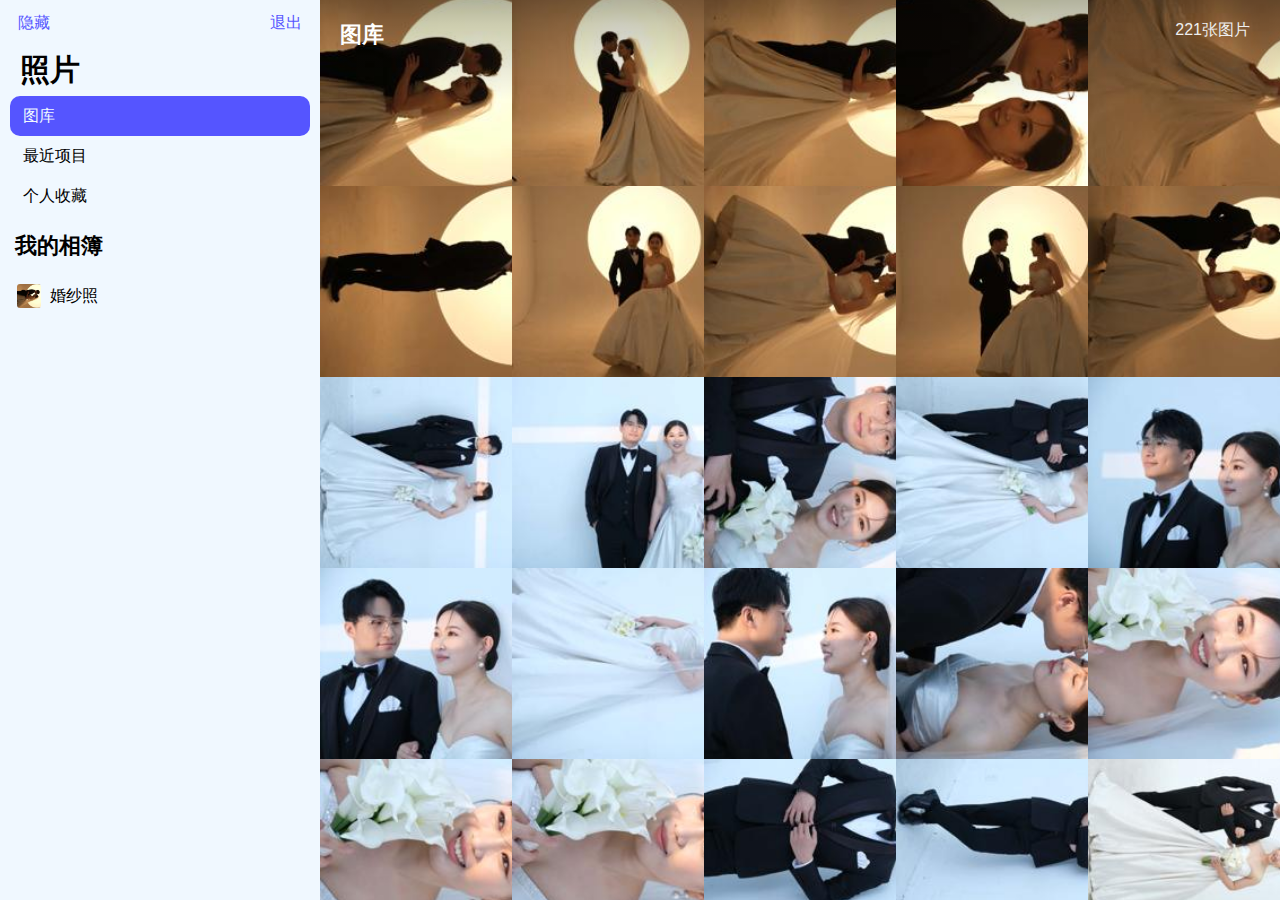
==== commit 03c8871f: "创建相册" ====
--- a/index.html
+++ b/index.html
@@ -1 +1 @@
-<!DOCTYPE html><html lang="en"><head><meta charset="utf-8"><meta http-equiv="X-UA-Compatible" content="IE=edge"><meta name="viewport" content="width=device-width,initial-scale=1,maximum-scale=1,user-scalable=no"><link rel="icon" href="/favicon.ico"><title>Beautiful Album</title><link href="/css/app.ce798628.css" rel="preload" as="style"><link href="/js/app.36dc8688.js" rel="preload" as="script"><link href="/js/chunk-vendors.f98ee741.js" rel="preload" as="script"><link href="/css/app.ce798628.css" rel="stylesheet"></head><body><style></style><noscript><strong>We're sorry but beautiful-album doesn't work properly without JavaScript enabled. Please enable it to continue.</strong></noscript><div id="app"></div><script src="/js/chunk-vendors.f98ee741.js"></script><script src="/js/app.36dc8688.js"></script></body></html>+<!DOCTYPE html><html lang="en"><head><meta charset="utf-8"><meta http-equiv="X-UA-Compatible" content="IE=edge"><meta name="viewport" content="width=device-width,initial-scale=1,maximum-scale=1,user-scalable=no"><link rel="icon" href="/favicon.ico"><title>Beautiful Album</title><link href="/css/app.ce798628.css" rel="preload" as="style"><link href="/js/app.608b1742.js" rel="preload" as="script"><link href="/js/chunk-vendors.f98ee741.js" rel="preload" as="script"><link href="/css/app.ce798628.css" rel="stylesheet"></head><body><style></style><noscript><strong>We're sorry but beautiful-album doesn't work properly without JavaScript enabled. Please enable it to continue.</strong></noscript><div id="app"></div><script src="/js/chunk-vendors.f98ee741.js"></script><script src="/js/app.608b1742.js"></script></body></html>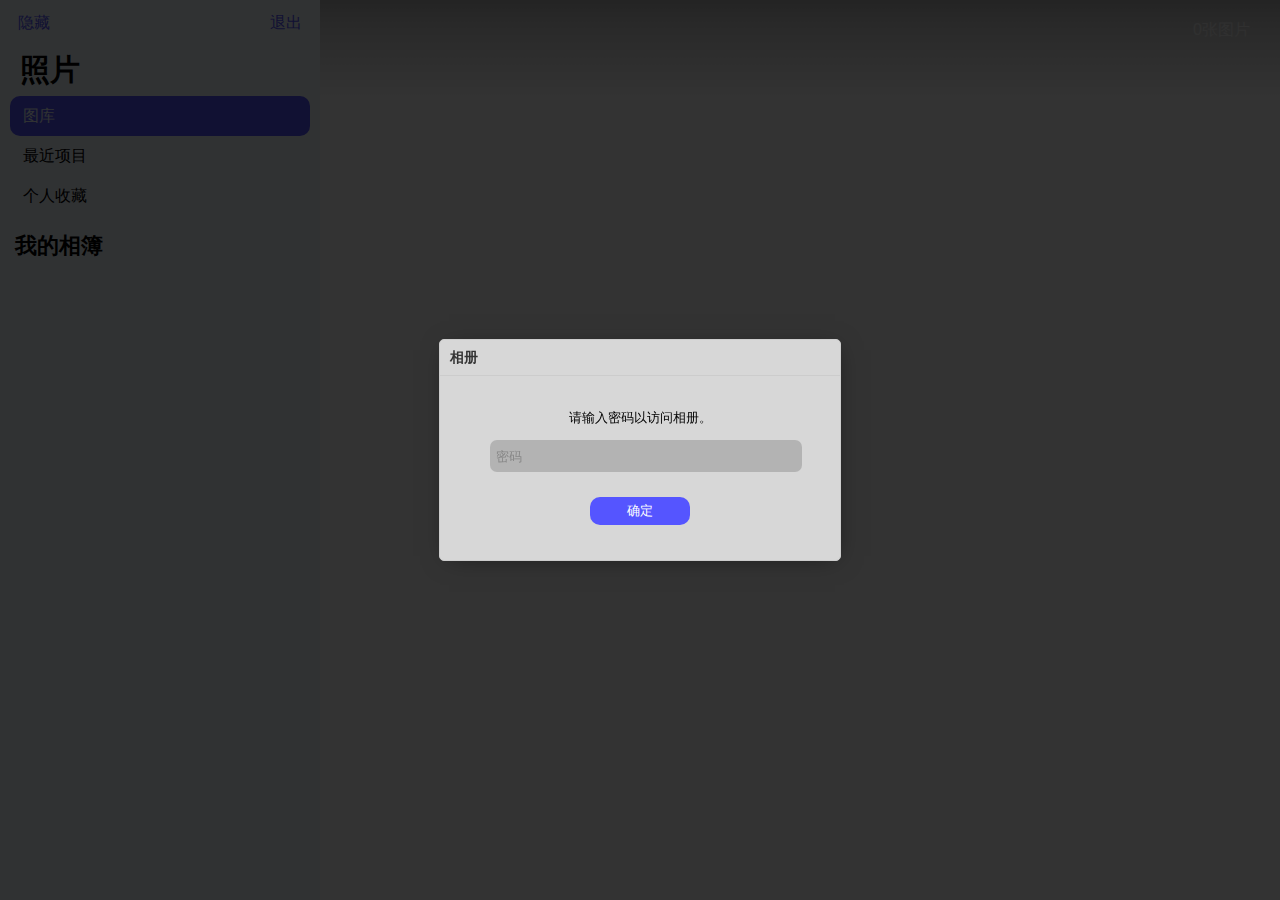
==== commit 9d65e749: "翻页实现" ====
--- a/index.html
+++ b/index.html
@@ -1 +1 @@
-<!DOCTYPE html><html lang="en"><head><meta charset="utf-8"><meta http-equiv="X-UA-Compatible" content="IE=edge"><meta name="viewport" content="width=device-width,initial-scale=1,maximum-scale=1,user-scalable=no"><link rel="icon" href="/favicon.ico"><title>Beautiful Album</title><link href="/css/app.ce798628.css" rel="preload" as="style"><link href="/js/app.608b1742.js" rel="preload" as="script"><link href="/js/chunk-vendors.f98ee741.js" rel="preload" as="script"><link href="/css/app.ce798628.css" rel="stylesheet"></head><body><style></style><noscript><strong>We're sorry but beautiful-album doesn't work properly without JavaScript enabled. Please enable it to continue.</strong></noscript><div id="app"></div><script src="/js/chunk-vendors.f98ee741.js"></script><script src="/js/app.608b1742.js"></script></body></html>+<!DOCTYPE html><html lang="en"><head><meta charset="utf-8"><meta http-equiv="X-UA-Compatible" content="IE=edge"><meta name="viewport" content="width=device-width,initial-scale=1,maximum-scale=1,user-scalable=no"><link rel="icon" href="/favicon.ico"><title>Beautiful Album</title><link href="/css/app.ce798628.css" rel="preload" as="style"><link href="/js/app.7b3749cc.js" rel="preload" as="script"><link href="/js/chunk-vendors.f98ee741.js" rel="preload" as="script"><link href="/css/app.ce798628.css" rel="stylesheet"></head><body><style></style><noscript><strong>We're sorry but beautiful-album doesn't work properly without JavaScript enabled. Please enable it to continue.</strong></noscript><div id="app"></div><script src="/js/chunk-vendors.f98ee741.js"></script><script src="/js/app.7b3749cc.js"></script></body></html>